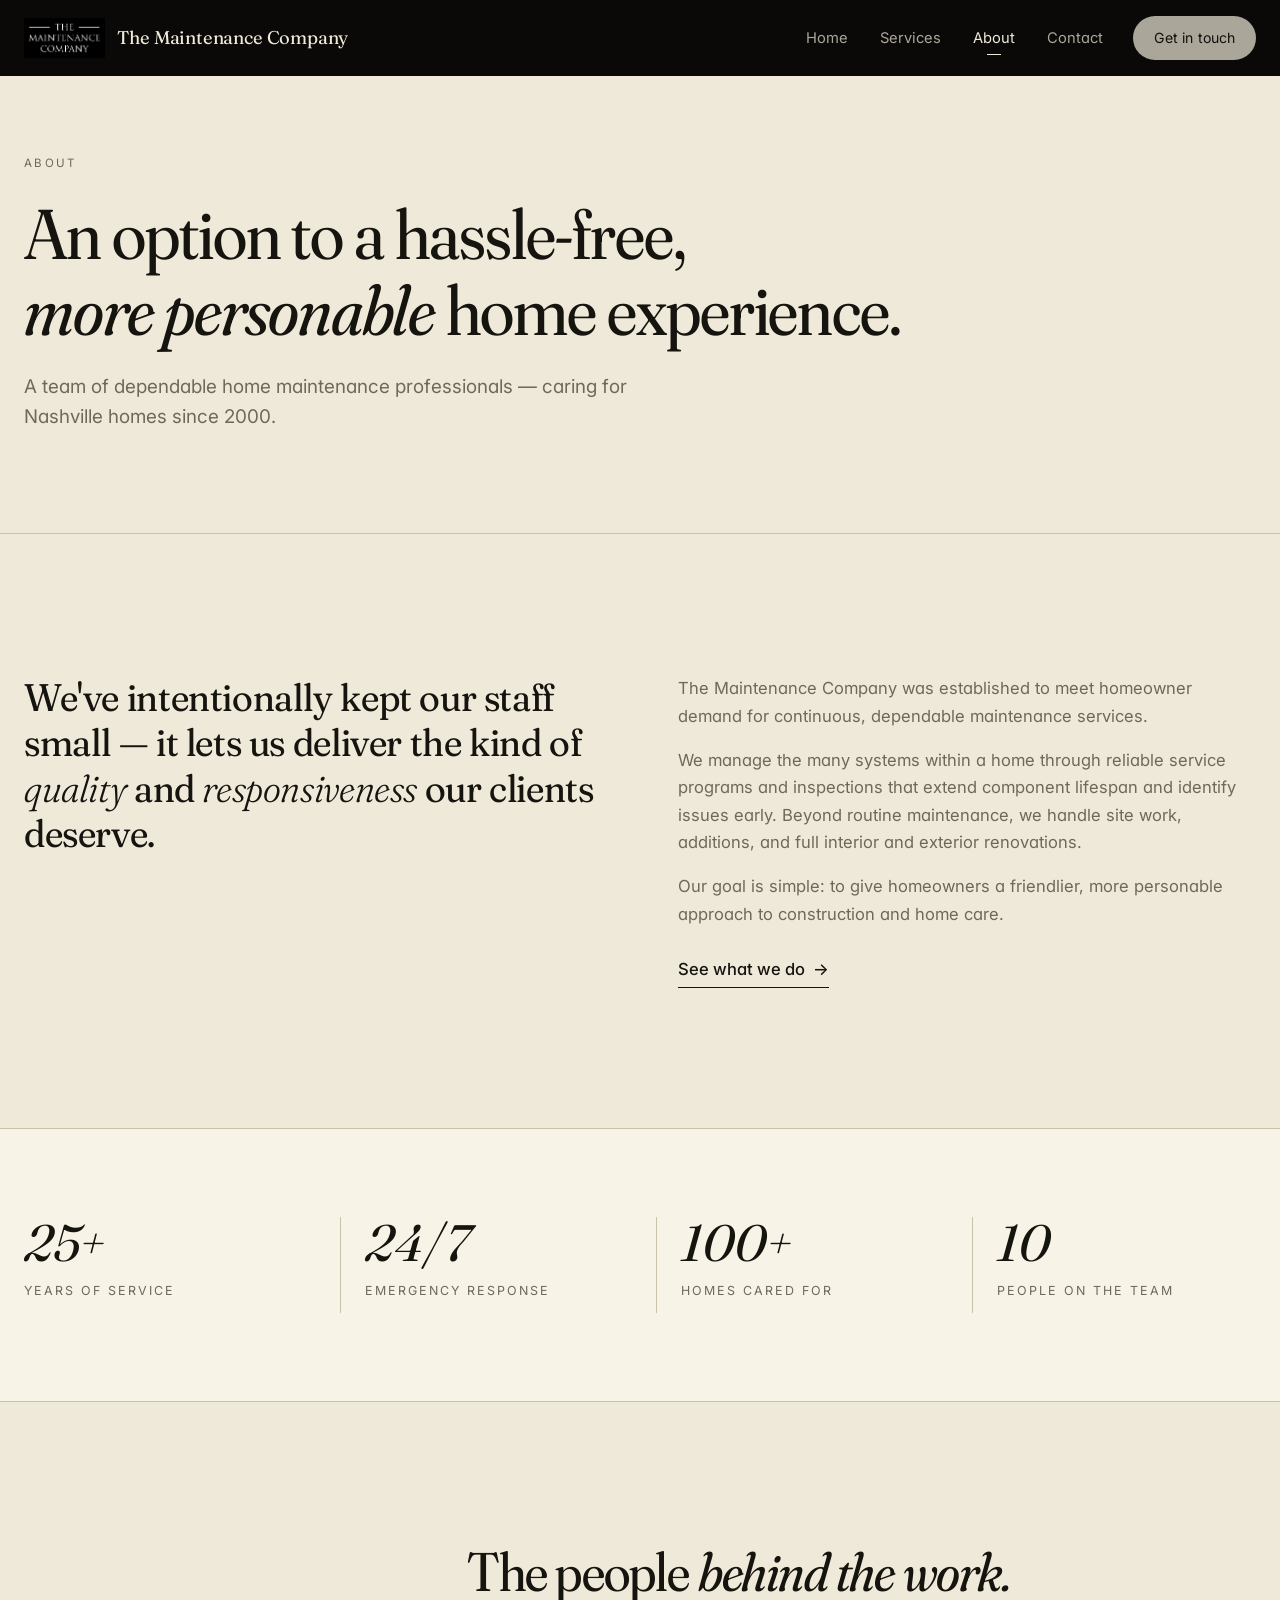
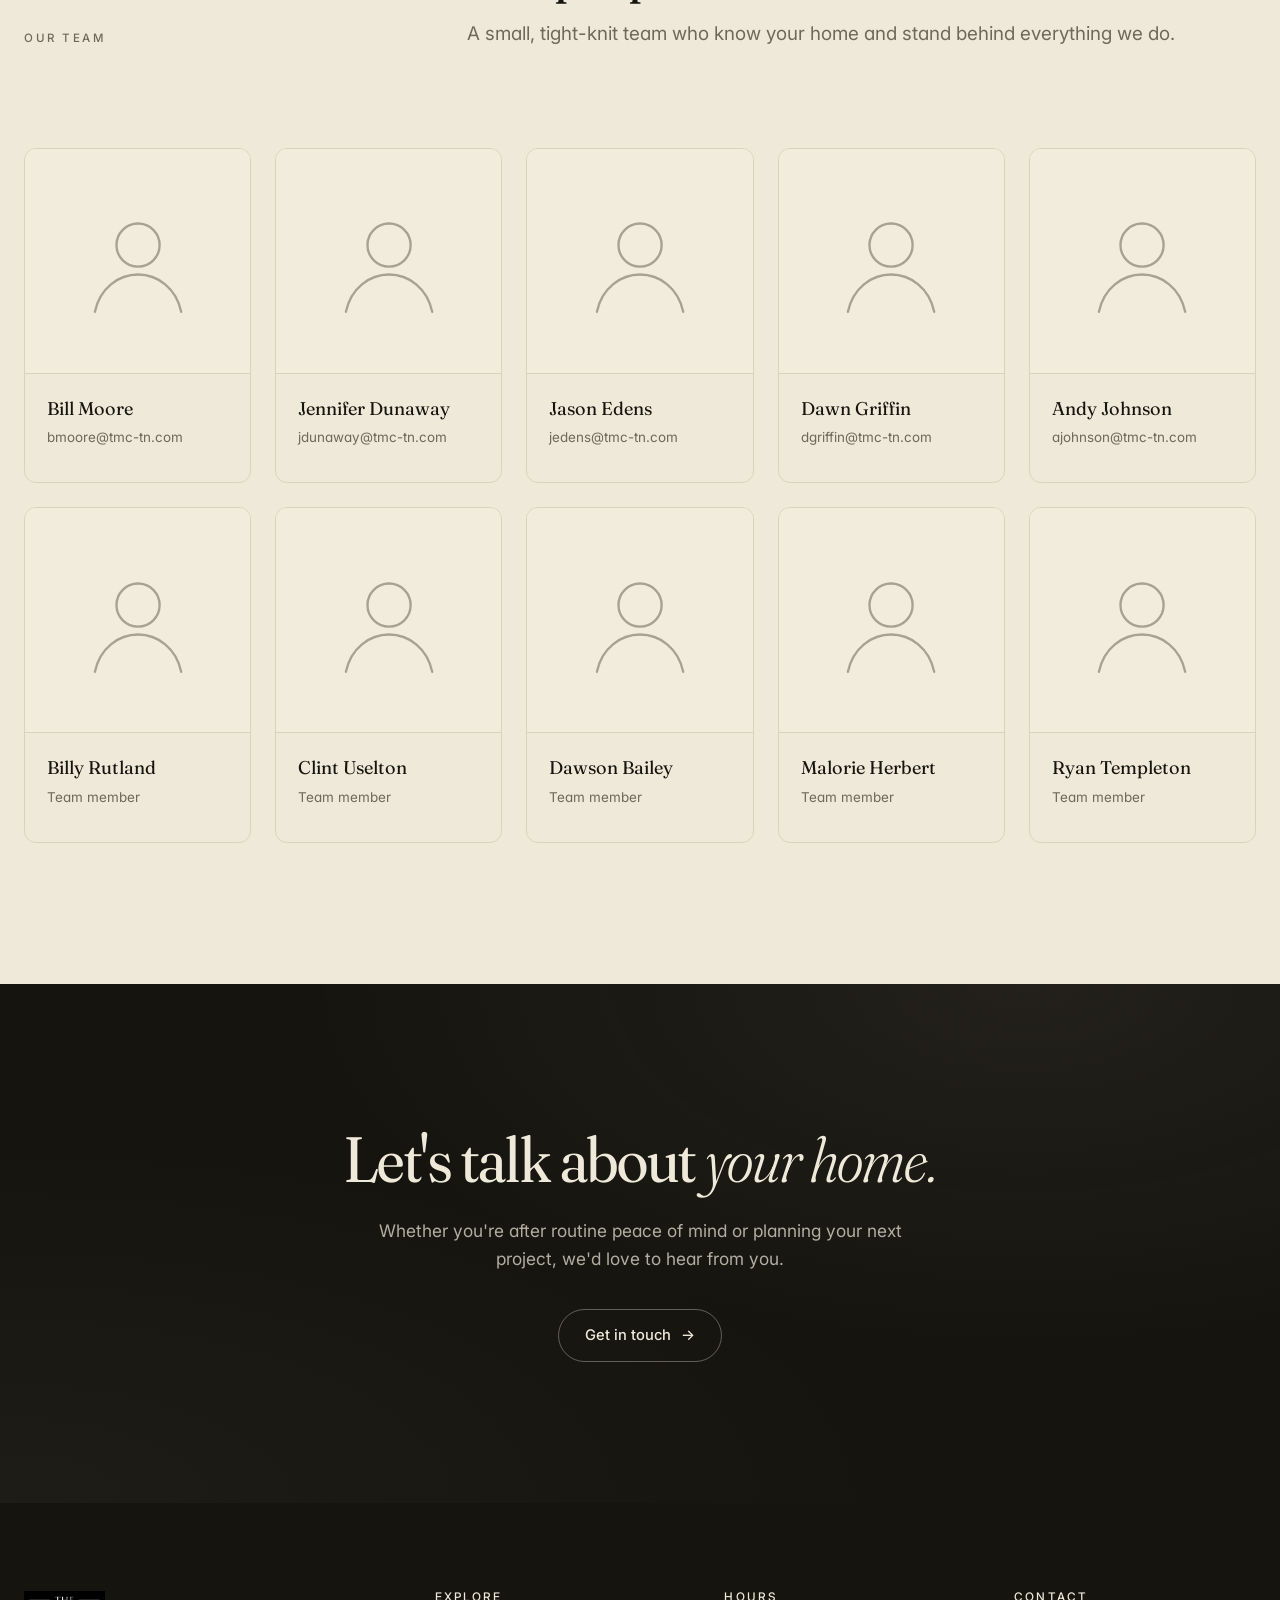
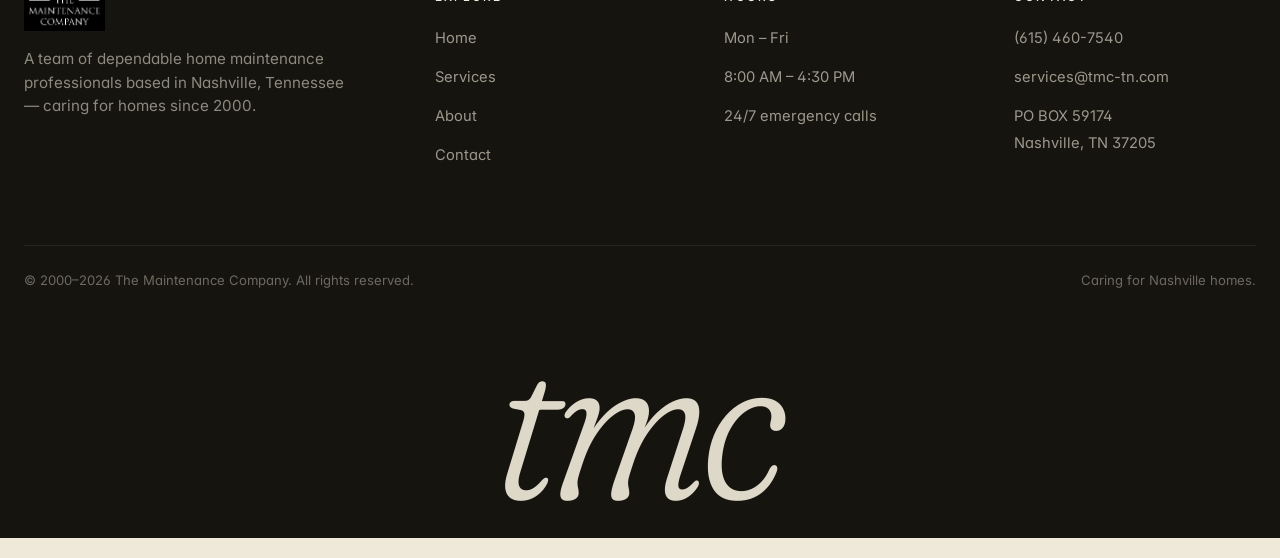
==== about.html @ e2f95df9 "Initial commit: TMC website redesign Modern responsive rebuild of tmc-tn.com: - Editorial cream + bl" ====
<!DOCTYPE html>
<html lang="en-US">
<head>
<meta charset="UTF-8" />
<meta name="viewport" content="width=device-width, initial-scale=1" />
<meta name="theme-color" content="#0a0907" />
<title>About — The Maintenance Company, Nashville TN</title>
<meta name="description" content="A team of dependable home maintenance professionals serving Nashville since 2000. Meet The Maintenance Company." />
<link rel="icon" type="image/png" href="images/logo-165w.png" />
<link rel="preconnect" href="https://fonts.googleapis.com">
<link rel="preconnect" href="https://fonts.gstatic.com" crossorigin>
<link href="https://fonts.googleapis.com/css2?family=Fraunces:ital,opsz,wght,SOFT@0,9..144,300..600,30..100;1,9..144,300..600,30..100&family=Inter:wght@300;400;500&display=swap" rel="stylesheet">
<link rel="stylesheet" href="css/styles.css" />
</head>
<body>

<a href="#main" class="skip-link">Skip to content</a>

<header class="site-header">
  <nav class="nav" aria-label="Primary">
    <a href="index.html" class="nav-logo" aria-label="The Maintenance Company — Home">
      <img src="images/logo-165w.png" alt="" width="120" height="40" />
      <span class="nav-logo-text">The Maintenance Company</span>
    </a>
    <button class="nav-toggle" aria-label="Toggle menu" aria-expanded="false" aria-controls="nav-links">
      <span class="nav-toggle-bar"></span>
    </button>
    <ul class="nav-links" id="nav-links">
      <li><a href="index.html">Home</a></li>
      <li><a href="services.html">Services</a></li>
      <li><a href="about.html" class="is-active">About</a></li>
      <li><a href="contact.html">Contact</a></li>
      <li class="nav-cta"><a href="contact.html" class="btn">Get in touch</a></li>
    </ul>
  </nav>
</header>

<main id="main">

  <section class="page-intro">
    <div class="container reveal">
      <span class="crumb">About</span>
      <h1>An option to a hassle-free,<br /><em>more personable</em> home experience.</h1>
      <p class="lead">A team of dependable home maintenance professionals — caring for Nashville homes since 2000.</p>
    </div>
  </section>

  <hr class="divider" />

  <section>
    <div class="container">
      <div class="about-intro">
        <div class="about-intro-statement reveal">
          We've intentionally kept our staff small — it lets us deliver the kind of <em>quality</em> and <em>responsiveness</em> our clients deserve.
        </div>
        <div class="about-intro-body reveal">
          <p>The Maintenance Company was established to meet homeowner demand for continuous, dependable maintenance services.</p>
          <p>We manage the many systems within a home through reliable service programs and inspections that extend component lifespan and identify issues early. Beyond routine maintenance, we handle site work, additions, and full interior and exterior renovations.</p>
          <p>Our goal is simple: to give homeowners a friendlier, more personable approach to construction and home care.</p>
          <p style="margin-top:24px;"><a href="services.html" class="text-link">See what we do <span class="arrow" aria-hidden="true">→</span></a></p>
        </div>
      </div>
    </div>
  </section>

  <section class="stats section-tight">
    <div class="container">
      <div class="stats-grid">
        <div class="stat reveal">
          <p class="stat-num">25+</p>
          <p class="stat-label">Years of service</p>
        </div>
        <div class="stat reveal">
          <p class="stat-num">24/7</p>
          <p class="stat-label">Emergency response</p>
        </div>
        <div class="stat reveal">
          <p class="stat-num">100+</p>
          <p class="stat-label">Homes cared for</p>
        </div>
        <div class="stat reveal">
          <p class="stat-num">10</p>
          <p class="stat-label">People on the team</p>
        </div>
      </div>
    </div>
  </section>

  <section>
    <div class="container">
      <div class="section-head-split reveal">
        <div class="eyebrow-col">
          <span class="section-eyebrow">Our team</span>
        </div>
        <div>
          <h2>The people <em>behind the work.</em></h2>
          <p class="lead">A small, tight-knit team who know your home and stand behind everything we do.</p>
        </div>
      </div>

      <div class="team-grid">
        <article class="team-card reveal">
          <div class="team-avatar" aria-hidden="true"><svg viewBox="0 0 64 64" fill="none" stroke="currentColor" stroke-width="1.2" stroke-linecap="round" stroke-linejoin="round"><circle cx="32" cy="24" r="11"/><path d="M10 58c2.5-12 12-19 22-19s19.5 7 22 19"/></svg></div>
          <div class="team-info">
            <p class="team-name">Bill Moore</p>
            <p class="team-email"><a href="mailto:bmoore@tmc-tn.com">bmoore@tmc-tn.com</a></p>
          </div>
        </article>
        <article class="team-card reveal">
          <div class="team-avatar" aria-hidden="true"><svg viewBox="0 0 64 64" fill="none" stroke="currentColor" stroke-width="1.2" stroke-linecap="round" stroke-linejoin="round"><circle cx="32" cy="24" r="11"/><path d="M10 58c2.5-12 12-19 22-19s19.5 7 22 19"/></svg></div>
          <div class="team-info">
            <p class="team-name">Jennifer Dunaway</p>
            <p class="team-email"><a href="mailto:jdunaway@tmc-tn.com">jdunaway@tmc-tn.com</a></p>
          </div>
        </article>
        <article class="team-card reveal">
          <div class="team-avatar" aria-hidden="true"><svg viewBox="0 0 64 64" fill="none" stroke="currentColor" stroke-width="1.2" stroke-linecap="round" stroke-linejoin="round"><circle cx="32" cy="24" r="11"/><path d="M10 58c2.5-12 12-19 22-19s19.5 7 22 19"/></svg></div>
          <div class="team-info">
            <p class="team-name">Jason Edens</p>
            <p class="team-email"><a href="mailto:jedens@tmc-tn.com">jedens@tmc-tn.com</a></p>
          </div>
        </article>
        <article class="team-card reveal">
          <div class="team-avatar" aria-hidden="true"><svg viewBox="0 0 64 64" fill="none" stroke="currentColor" stroke-width="1.2" stroke-linecap="round" stroke-linejoin="round"><circle cx="32" cy="24" r="11"/><path d="M10 58c2.5-12 12-19 22-19s19.5 7 22 19"/></svg></div>
          <div class="team-info">
            <p class="team-name">Dawn Griffin</p>
            <p class="team-email"><a href="mailto:dgriffin@tmc-tn.com">dgriffin@tmc-tn.com</a></p>
          </div>
        </article>
        <article class="team-card reveal">
          <div class="team-avatar" aria-hidden="true"><svg viewBox="0 0 64 64" fill="none" stroke="currentColor" stroke-width="1.2" stroke-linecap="round" stroke-linejoin="round"><circle cx="32" cy="24" r="11"/><path d="M10 58c2.5-12 12-19 22-19s19.5 7 22 19"/></svg></div>
          <div class="team-info">
            <p class="team-name">Andy Johnson</p>
            <p class="team-email"><a href="mailto:ajohnson@tmc-tn.com">ajohnson@tmc-tn.com</a></p>
          </div>
        </article>
        <article class="team-card reveal">
          <div class="team-avatar" aria-hidden="true"><svg viewBox="0 0 64 64" fill="none" stroke="currentColor" stroke-width="1.2" stroke-linecap="round" stroke-linejoin="round"><circle cx="32" cy="24" r="11"/><path d="M10 58c2.5-12 12-19 22-19s19.5 7 22 19"/></svg></div>
          <div class="team-info">
            <p class="team-name">Billy Rutland</p>
            <p class="team-email">Team member</p>
          </div>
        </article>
        <article class="team-card reveal">
          <div class="team-avatar" aria-hidden="true"><svg viewBox="0 0 64 64" fill="none" stroke="currentColor" stroke-width="1.2" stroke-linecap="round" stroke-linejoin="round"><circle cx="32" cy="24" r="11"/><path d="M10 58c2.5-12 12-19 22-19s19.5 7 22 19"/></svg></div>
          <div class="team-info">
            <p class="team-name">Clint Uselton</p>
            <p class="team-email">Team member</p>
          </div>
        </article>
        <article class="team-card reveal">
          <div class="team-avatar" aria-hidden="true"><svg viewBox="0 0 64 64" fill="none" stroke="currentColor" stroke-width="1.2" stroke-linecap="round" stroke-linejoin="round"><circle cx="32" cy="24" r="11"/><path d="M10 58c2.5-12 12-19 22-19s19.5 7 22 19"/></svg></div>
          <div class="team-info">
            <p class="team-name">Dawson Bailey</p>
            <p class="team-email">Team member</p>
          </div>
        </article>
        <article class="team-card reveal">
          <div class="team-avatar" aria-hidden="true"><svg viewBox="0 0 64 64" fill="none" stroke="currentColor" stroke-width="1.2" stroke-linecap="round" stroke-linejoin="round"><circle cx="32" cy="24" r="11"/><path d="M10 58c2.5-12 12-19 22-19s19.5 7 22 19"/></svg></div>
          <div class="team-info">
            <p class="team-name">Malorie Herbert</p>
            <p class="team-email">Team member</p>
          </div>
        </article>
        <article class="team-card reveal">
          <div class="team-avatar" aria-hidden="true"><svg viewBox="0 0 64 64" fill="none" stroke="currentColor" stroke-width="1.2" stroke-linecap="round" stroke-linejoin="round"><circle cx="32" cy="24" r="11"/><path d="M10 58c2.5-12 12-19 22-19s19.5 7 22 19"/></svg></div>
          <div class="team-info">
            <p class="team-name">Ryan Templeton</p>
            <p class="team-email">Team member</p>
          </div>
        </article>
      </div>
    </div>
  </section>

  <section class="cta-strip">
    <div class="container">
      <div class="cta-strip-inner reveal">
        <h2>Let's talk about <em>your home.</em></h2>
        <p>Whether you're after routine peace of mind or planning your next project, we'd love to hear from you.</p>
        <a href="contact.html" class="btn cta-btn">Get in touch <span class="arrow" aria-hidden="true">→</span></a>
      </div>
    </div>
  </section>

</main>

<footer class="site-footer">
  <div class="container">
    <div class="footer-grid">
      <div class="footer-brand">
        <a href="index.html" class="nav-logo">
          <img src="images/logo-165w.png" alt="" width="120" height="40" />
        </a>
        <p>A team of dependable home maintenance professionals based in Nashville, Tennessee — caring for homes since 2000.</p>
      </div>
      <div>
        <h4 class="footer-heading">Explore</h4>
        <ul class="footer-list">
          <li><a href="index.html">Home</a></li>
          <li><a href="services.html">Services</a></li>
          <li><a href="about.html">About</a></li>
          <li><a href="contact.html">Contact</a></li>
        </ul>
      </div>
      <div>
        <h4 class="footer-heading">Hours</h4>
        <ul class="footer-list">
          <li><span>Mon – Fri</span></li>
          <li><span>8:00 AM – 4:30 PM</span></li>
          <li><span>24/7 emergency calls</span></li>
        </ul>
      </div>
      <div>
        <h4 class="footer-heading">Contact</h4>
        <ul class="footer-list">
          <li><a href="tel:+16154607540">(615) 460-7540</a></li>
          <li><a href="mailto:services@tmc-tn.com">services@tmc-tn.com</a></li>
          <li><span>PO BOX 59174<br />Nashville, TN 37205</span></li>
        </ul>
      </div>
    </div>
    <div class="footer-bottom">
      <span>© 2000–<span id="year">2025</span> The Maintenance Company. All rights reserved.</span>
      <span>Caring for Nashville homes.</span>
    </div>
  </div>
  <p class="footer-wordmark" aria-hidden="true">tmc</p>
</footer>

<script src="js/main.js" defer></script>
</body>
</html>
---- css/styles.css ----
/* ============================================================
   The Maintenance Company — Editorial Cream Theme
   ============================================================ */

:root {
  /* Surface */
  --bg:           #efe9d9;
  --bg-deep:      #e8e1cc;
  --paper:        #f7f3e7;
  --paper-soft:   #f1ecdc;

  /* Ink */
  --ink:          #16140f;
  --ink-soft:     #2a2722;
  --ink-muted:    #6e695b;
  --ink-faint:    #a8a292;

  /* Lines */
  --line:         #c9c1a8;
  --line-soft:    #d9d3bd;

  /* Accents */
  --highlight:    #c8c590;          /* warm olive marker */
  --highlight-soft:#dcd9a8;
  --header-bg:    #0a0907;
  --header-fg:    #efe9d9;

  /* Typography */
  --font-serif:   "Fraunces", Georgia, "Times New Roman", serif;
  --font-sans:    "Inter", -apple-system, BlinkMacSystemFont, "Segoe UI", Roboto, sans-serif;

  /* Layout */
  --container:    1280px;
  --container-wide: 1440px;
  --header-h:     76px;

  --ease:         cubic-bezier(0.16, 1, 0.3, 1);
  --t-slow:       0.6s;
  --t-med:        0.35s;
  --t-fast:       0.2s;

  --radius-sm:    6px;
  --radius-md:    12px;
  --radius-lg:    20px;
  --radius-pill:  999px;
}

/* ---------- Reset ---------- */
*, *::before, *::after { box-sizing: border-box; }
html { scroll-behavior: smooth; -webkit-text-size-adjust: 100%; }
body {
  margin: 0;
  font-family: var(--font-sans);
  font-weight: 400;
  font-size: 17px;
  line-height: 1.6;
  color: var(--ink-soft);
  background: var(--bg);
  -webkit-font-smoothing: antialiased;
  -moz-osx-font-smoothing: grayscale;
  font-feature-settings: "ss01", "cv11";
}
img, svg { max-width: 100%; height: auto; display: block; }
a {
  color: var(--ink);
  text-decoration: none;
  transition: opacity var(--t-fast) var(--ease), color var(--t-fast) var(--ease);
}
button { font-family: inherit; cursor: pointer; }

/* ---------- Type ---------- */
h1, h2, h3, h4 {
  font-family: var(--font-serif);
  font-weight: 400;
  line-height: 1.08;
  letter-spacing: -0.015em;
  color: var(--ink);
  margin: 0 0 0.5em;
  font-variation-settings: "opsz" 144, "SOFT" 50;
}
h1 { font-size: clamp(2.6rem, 6vw, 5rem); }
h2 { font-size: clamp(2rem, 4.4vw, 3.4rem); }
h3 { font-size: clamp(1.3rem, 2.2vw, 1.65rem); font-variation-settings: "opsz" 48, "SOFT" 50; }
h4 { font-size: 1.05rem; font-variation-settings: "opsz" 24; }

em { font-style: italic; }
.italic { font-style: italic; }
.highlight {
  background-image: linear-gradient(transparent 58%, var(--highlight) 58%);
  padding: 0 0.12em;
}
.serif { font-family: var(--font-serif); }

p { margin: 0 0 1em; }
p.lead { font-size: 1.18rem; line-height: 1.55; color: var(--ink-muted); }

/* ---------- Layout ---------- */
.container       { max-width: var(--container); margin: 0 auto; padding: 0 24px; }
.container-wide  { max-width: var(--container-wide); margin: 0 auto; padding: 0 24px; }
.container-narrow{ max-width: 800px; margin: 0 auto; padding: 0 24px; }

section { padding: clamp(80px, 11vw, 144px) 0; }
.section-tight { padding: clamp(48px, 7vw, 88px) 0; }

/* ---------- Buttons ---------- */
.btn {
  display: inline-flex;
  align-items: center;
  gap: 10px;
  padding: 14px 26px;
  font-family: var(--font-sans);
  font-weight: 500;
  font-size: 0.92rem;
  letter-spacing: 0.005em;
  border-radius: 999px;
  border: 1px solid transparent;
  transition: opacity var(--t-fast) var(--ease), background var(--t-fast) var(--ease), color var(--t-fast) var(--ease), border-color var(--t-fast) var(--ease);
  cursor: pointer;
  text-decoration: none;
  white-space: nowrap;
}
.btn .arrow {
  display: inline-block;
  transition: transform var(--t-med) var(--ease);
}
.btn:hover .arrow { transform: translateX(3px); }

.btn-primary {
  background: var(--ink);
  color: var(--bg);
}
.btn-primary:hover { opacity: 0.88; color: var(--bg); }

.btn-secondary {
  background: var(--bg);
  color: var(--ink);
  border-color: var(--ink);
}
.btn-secondary:hover { background: var(--ink); color: var(--bg); }

.btn-ghost {
  background: transparent;
  color: var(--header-fg);
  border-color: rgba(239, 233, 217, 0.4);
}
.btn-ghost:hover {
  border-color: var(--header-fg);
  background: rgba(239, 233, 217, 0.08);
  color: var(--header-fg);
}

.btn-outline-light {
  background: transparent;
  color: var(--header-fg);
  border-color: rgba(239, 233, 217, 0.35);
}
.btn-outline-light:hover {
  border-color: var(--header-fg);
  color: var(--header-fg);
}

/* Subtle text link with animated underline */
.text-link {
  display: inline-flex;
  align-items: center;
  gap: 8px;
  font-weight: 500;
  color: var(--ink);
  position: relative;
  padding: 4px 0;
}
.text-link::after {
  content: "";
  position: absolute;
  left: 0; right: 0;
  bottom: 0;
  height: 1px;
  background: currentColor;
  transform: scaleX(1);
  transform-origin: right;
  transition: transform var(--t-med) var(--ease);
}
.text-link:hover::after { transform: scaleX(0); transform-origin: left; }
.text-link .arrow { transition: transform var(--t-med) var(--ease); }
.text-link:hover .arrow { transform: translateX(4px); }

/* ---------- Header ---------- */
.site-header {
  position: fixed;
  top: 0; left: 0; right: 0;
  z-index: 100;
  height: var(--header-h);
  background: var(--header-bg);
  color: var(--header-fg);
  transition: background var(--t-med) var(--ease);
}
.nav {
  height: 100%;
  display: flex;
  align-items: center;
  justify-content: space-between;
  max-width: var(--container-wide);
  margin: 0 auto;
  padding: 0 24px;
}
.nav-logo {
  display: flex;
  align-items: center;
  gap: 12px;
  color: var(--header-fg);
}
.nav-logo img {
  height: 40px;
  width: auto;
}
.nav-logo-text {
  font-family: var(--font-serif);
  font-weight: 400;
  font-size: 1.15rem;
  letter-spacing: -0.01em;
  display: none;
}
@media (min-width: 1000px) { .nav-logo-text { display: inline; } }

.nav-links {
  display: flex;
  align-items: center;
  gap: 4px;
  list-style: none;
  margin: 0;
  padding: 0;
}
.nav-links a {
  color: var(--header-fg);
  font-weight: 400;
  font-size: 0.92rem;
  padding: 8px 14px;
  position: relative;
  opacity: 0.7;
  transition: opacity var(--t-fast) var(--ease);
}
.nav-links a:hover { opacity: 1; }
.nav-links a.is-active { opacity: 1; }
.nav-links a.is-active::after {
  content: "";
  position: absolute;
  left: 50%;
  transform: translateX(-50%);
  bottom: 0;
  width: 14px;
  height: 1px;
  background: var(--header-fg);
}
.nav-cta { margin-left: 12px; }
.nav-cta .btn {
  background: var(--header-fg);
  color: var(--ink);
  padding: 10px 20px;
  font-size: 0.88rem;
}
.nav-cta .btn:hover { background: var(--bg); color: var(--ink); opacity: 1; }

.nav-toggle {
  display: none;
  background: none;
  border: 0;
  width: 44px;
  height: 44px;
  padding: 0;
  color: var(--header-fg);
  align-items: center;
  justify-content: center;
}
.nav-toggle-bar {
  display: block;
  width: 22px;
  height: 1.5px;
  background: currentColor;
  position: relative;
  transition: background var(--t-fast) var(--ease);
}
.nav-toggle-bar::before, .nav-toggle-bar::after {
  content: "";
  position: absolute;
  width: 22px;
  height: 1.5px;
  background: currentColor;
  left: 0;
  transition: transform var(--t-med) var(--ease), top var(--t-med) var(--ease);
}
.nav-toggle-bar::before { top: -6px; }
.nav-toggle-bar::after  { top:  6px; }
.nav-toggle[aria-expanded="true"] .nav-toggle-bar { background: transparent; }
.nav-toggle[aria-expanded="true"] .nav-toggle-bar::before { top: 0; transform: rotate(45deg); }
.nav-toggle[aria-expanded="true"] .nav-toggle-bar::after  { top: 0; transform: rotate(-45deg); }

@media (max-width: 900px) {
  .nav-toggle { display: inline-flex; }
  .nav-links {
    position: fixed;
    top: var(--header-h);
    left: 0; right: 0;
    flex-direction: column;
    align-items: stretch;
    gap: 0;
    padding: 24px;
    background: var(--header-bg);
    transform: translateY(-110%);
    transition: transform var(--t-med) var(--ease);
    max-height: calc(100vh - var(--header-h));
    overflow-y: auto;
  }
  .nav-links.is-open { transform: translateY(0); }
  .nav-links a { padding: 14px 8px; font-size: 1.05rem; opacity: 0.85; }
  .nav-links a.is-active::after { display: none; }
  .nav-cta { margin: 12px 0 0; }
  .nav-cta .btn { width: 100%; justify-content: center; }
}

/* ---------- Hero ---------- */
.hero {
  position: relative;
  min-height: 100vh;
  display: flex;
  align-items: flex-end;
  color: var(--header-fg);
  padding: var(--header-h) 0 80px;
  overflow: hidden;
  background: var(--header-bg);
}
.hero-bg {
  position: absolute;
  inset: 0;
  z-index: 0;
}
.hero-bg img {
  width: 100%;
  height: 100%;
  object-fit: cover;
  object-position: center;
}
.hero-bg::after {
  content: "";
  position: absolute;
  inset: 0;
  background: linear-gradient(180deg, rgba(10,9,7,0.5) 0%, rgba(10,9,7,0.35) 40%, rgba(10,9,7,0.78) 100%);
}
.hero-inner {
  position: relative;
  z-index: 1;
  max-width: 920px;
  width: 100%;
}
.hero-eyebrow {
  display: inline-flex;
  align-items: center;
  gap: 12px;
  font-size: 0.74rem;
  font-weight: 500;
  letter-spacing: 0.22em;
  text-transform: uppercase;
  color: var(--header-fg);
  opacity: 0.7;
  margin-bottom: 32px;
}
.hero-eyebrow::before {
  content: "";
  width: 28px;
  height: 1px;
  background: currentColor;
}
.hero h1 {
  color: var(--header-fg);
  font-size: clamp(2.8rem, 7.5vw, 6rem);
  line-height: 1.02;
  margin-bottom: 24px;
  font-variation-settings: "opsz" 144, "SOFT" 50;
}
.hero h1 em {
  font-style: italic;
  font-weight: 300;
  color: var(--header-fg);
}
.hero p.lead {
  font-size: clamp(1.05rem, 1.6vw, 1.25rem);
  color: rgba(239, 233, 217, 0.78);
  margin-bottom: 40px;
  max-width: 580px;
  line-height: 1.5;
}
.hero-actions {
  display: flex;
  flex-wrap: wrap;
  gap: 14px;
}
.hero-meta {
  position: absolute;
  bottom: 32px;
  right: 24px;
  z-index: 1;
  font-size: 0.72rem;
  letter-spacing: 0.2em;
  text-transform: uppercase;
  color: var(--header-fg);
  opacity: 0.5;
  writing-mode: vertical-rl;
  transform: rotate(180deg);
  display: none;
}
@media (min-width: 1200px) { .hero-meta { display: block; } }

/* ---------- Page intro (replaces page-header) ---------- */
.page-intro {
  padding-top: calc(var(--header-h) + 72px);
  padding-bottom: clamp(64px, 8vw, 112px);
}
.page-intro .crumb {
  display: inline-block;
  font-size: 0.72rem;
  letter-spacing: 0.2em;
  text-transform: uppercase;
  color: var(--ink-muted);
  margin-bottom: 24px;
}
.page-intro h1 {
  font-size: clamp(2.4rem, 5.5vw, 4.5rem);
  margin-bottom: 24px;
  max-width: 900px;
}
.page-intro p.lead {
  max-width: 640px;
  margin-bottom: 0;
}

/* ---------- Quick info ---------- */
.quick-info {
  background: var(--ink);
  color: var(--header-fg);
}
.quick-info .container { padding-top: 28px; padding-bottom: 28px; }
.quick-info-grid {
  display: grid;
  grid-template-columns: repeat(3, 1fr);
  gap: 48px;
  align-items: center;
}
.quick-info-item {
  display: flex;
  align-items: center;
  gap: 16px;
}
.quick-info-icon {
  color: var(--header-fg);
  opacity: 0.5;
  flex: 0 0 auto;
}
.quick-info-label {
  font-size: 0.7rem;
  letter-spacing: 0.18em;
  text-transform: uppercase;
  color: rgba(239, 233, 217, 0.55);
  margin: 0 0 3px;
}
.quick-info-value {
  font-size: 0.98rem;
  font-weight: 400;
  margin: 0;
  color: var(--header-fg);
}
.quick-info-value a { color: inherit; }
.quick-info-value a:hover { opacity: 0.75; }
@media (max-width: 740px) {
  .quick-info-grid { grid-template-columns: 1fr; gap: 18px; }
  .quick-info .container { padding-top: 24px; padding-bottom: 24px; }
}

/* ---------- Section heading ---------- */
.section-eyebrow {
  display: inline-block;
  font-size: 0.72rem;
  font-weight: 500;
  letter-spacing: 0.22em;
  text-transform: uppercase;
  color: var(--ink-muted);
  margin-bottom: 20px;
}
.section-head {
  max-width: 760px;
  margin: 0 auto clamp(48px, 7vw, 80px);
  text-align: center;
}
.section-head.left { margin-left: 0; margin-right: 0; text-align: left; }
.section-head p {
  font-size: 1.05rem;
  color: var(--ink-muted);
  max-width: 600px;
  margin-inline: auto;
}
.section-head.left p { margin-inline: 0; }

/* Split heading with eyebrow on left, intro on right */
.section-head-split {
  display: grid;
  grid-template-columns: 1fr 2fr;
  gap: 48px;
  margin-bottom: clamp(48px, 7vw, 80px);
  align-items: end;
}
.section-head-split .eyebrow-col { color: var(--ink-muted); }
.section-head-split h2 { margin: 0 0 18px; }
@media (max-width: 860px) {
  .section-head-split { grid-template-columns: 1fr; gap: 16px; }
}

/* ---------- Services overview (home) ---------- */
.services-overview {
  display: grid;
  grid-template-columns: repeat(2, 1fr);
  gap: 0;
  border-top: 1px solid var(--line);
}
.service-item {
  padding: 40px 32px 40px 0;
  position: relative;
  display: flex;
  align-items: flex-start;
  gap: 28px;
  border-bottom: 1px solid var(--line);
  transition: background var(--t-med) var(--ease);
}
.service-item:nth-child(2n) { padding-left: 32px; padding-right: 0; border-left: 1px solid var(--line); }
.service-item:hover { background: var(--paper-soft); }
.service-num {
  font-family: var(--font-serif);
  font-style: italic;
  font-size: 1.1rem;
  color: var(--ink-faint);
  letter-spacing: 0.02em;
  margin-top: 6px;
  flex: 0 0 auto;
  font-variation-settings: "opsz" 24;
}
.service-item h3 { margin: 0 0 8px; }
.service-item p { color: var(--ink-muted); margin: 0; font-size: 0.98rem; }

@media (max-width: 740px) {
  .services-overview { grid-template-columns: 1fr; }
  .service-item, .service-item:nth-child(2n) { padding: 28px 0; border-left: 0; }
}

/* ---------- Service detail blocks (services page) ---------- */
.service-detail {
  display: grid;
  grid-template-columns: 1.15fr 1fr;
  gap: clamp(40px, 6vw, 80px);
  align-items: start;
  margin-bottom: clamp(80px, 12vw, 160px);
  padding: 0;
}
.service-detail:last-of-type { margin-bottom: 0; }
.service-detail.reverse { grid-template-columns: 1fr 1.15fr; }
.service-detail.reverse .service-detail-media { order: 2; }

.service-detail-media {
  position: relative;
  border-radius: var(--radius-md);
  overflow: hidden;
  aspect-ratio: 4 / 5;
  background: var(--paper-soft);
}
.service-detail-media img {
  width: 100%; height: 100%;
  object-fit: cover;
  transition: transform 1.2s var(--ease);
}
.service-detail-media:hover img { transform: scale(1.04); }
.service-detail-media .img-caption {
  position: absolute;
  left: 24px; bottom: 20px;
  font-size: 0.72rem;
  letter-spacing: 0.18em;
  text-transform: uppercase;
  color: var(--header-fg);
  text-shadow: 0 1px 8px rgba(0,0,0,0.4);
  z-index: 1;
}

.service-detail-content {
  position: sticky;
  top: calc(var(--header-h) + 32px);
  padding-top: 8px;
}
.service-detail-content h2 { margin-bottom: 18px; }
.service-detail-content > p {
  font-size: 1.08rem;
  color: var(--ink-muted);
  margin-bottom: 32px;
  line-height: 1.55;
}
.service-list-grid {
  display: grid;
  grid-template-columns: 1fr 1fr;
  gap: 0 32px;
}
.service-list {
  list-style: none;
  margin: 0;
  padding: 0;
}
.service-list li {
  padding: 12px 0;
  border-bottom: 1px solid var(--line-soft);
  font-size: 0.97rem;
  color: var(--ink-soft);
  display: flex;
  align-items: baseline;
  gap: 12px;
}
.service-list li::before {
  content: "—";
  color: var(--ink-faint);
  font-variant-numeric: tabular-nums;
  flex: 0 0 auto;
}
.service-list li:last-child { border-bottom: 0; }

.service-sub-heading {
  font-family: var(--font-sans);
  font-weight: 500;
  font-size: 0.74rem;
  letter-spacing: 0.2em;
  text-transform: uppercase;
  color: var(--ink-muted);
  margin: 32px 0 14px;
  display: flex;
  align-items: center;
  gap: 12px;
}
.service-sub-heading::before {
  content: "";
  width: 18px;
  height: 1px;
  background: var(--ink-faint);
}

@media (max-width: 920px) {
  .service-detail, .service-detail.reverse { grid-template-columns: 1fr; gap: 32px; }
  .service-detail.reverse .service-detail-media { order: 0; }
  .service-detail-media { aspect-ratio: 4 / 3; }
  .service-detail-content { position: static; }
  .service-list-grid { grid-template-columns: 1fr 1fr; gap: 0 24px; }
}
@media (max-width: 540px) {
  .service-list-grid { grid-template-columns: 1fr; }
}

/* ---------- Editorial gallery (home) ---------- */
.gallery-editorial {
  display: grid;
  grid-template-columns: repeat(12, 1fr);
  gap: 24px;
  align-items: start;
}
.g-tile {
  overflow: hidden;
  border-radius: var(--radius-md);
  background: var(--paper-soft);
  position: relative;
  cursor: zoom-in;
}
.g-tile img {
  width: 100%;
  height: 100%;
  object-fit: cover;
  transition: transform 0.9s var(--ease), opacity var(--t-med) var(--ease);
}
.g-tile:hover img { transform: scale(1.04); }

.g-tile.g-1 { grid-column: 1 / span 7; aspect-ratio: 7 / 5; }
.g-tile.g-2 { grid-column: 8 / span 5; aspect-ratio: 4 / 5; margin-top: 80px; }
.g-tile.g-3 { grid-column: 1 / span 4; aspect-ratio: 1 / 1; margin-top: -40px; }
.g-tile.g-4 { grid-column: 5 / span 4; aspect-ratio: 4 / 5; }
.g-tile.g-5 { grid-column: 9 / span 4; aspect-ratio: 1 / 1; margin-top: -120px; }
.g-tile.g-6 { grid-column: 2 / span 5; aspect-ratio: 7 / 5; margin-top: 24px; }
.g-tile.g-7 { grid-column: 7 / span 6; aspect-ratio: 6 / 5; margin-top: -32px; }

.g-tile-caption {
  position: absolute;
  left: 20px; bottom: 16px;
  font-family: var(--font-serif);
  font-style: italic;
  font-size: 0.95rem;
  color: var(--header-fg);
  letter-spacing: 0.01em;
  text-shadow: 0 1px 12px rgba(0,0,0,0.5);
  opacity: 0;
  transform: translateY(8px);
  transition: opacity var(--t-med) var(--ease), transform var(--t-med) var(--ease);
}
.g-tile:hover .g-tile-caption { opacity: 1; transform: translateY(0); }

@media (max-width: 980px) {
  .gallery-editorial { grid-template-columns: repeat(6, 1fr); gap: 16px; }
  .g-tile.g-1 { grid-column: 1 / span 6; aspect-ratio: 7 / 5; margin-top: 0; }
  .g-tile.g-2 { grid-column: 1 / span 3; aspect-ratio: 4 / 5; margin-top: 0; }
  .g-tile.g-3 { grid-column: 4 / span 3; aspect-ratio: 4 / 5; margin-top: 0; }
  .g-tile.g-4 { grid-column: 1 / span 6; aspect-ratio: 7 / 5; margin-top: 0; }
  .g-tile.g-5 { grid-column: 1 / span 3; aspect-ratio: 1 / 1; margin-top: 0; }
  .g-tile.g-6 { grid-column: 4 / span 3; aspect-ratio: 1 / 1; margin-top: 0; }
  .g-tile.g-7 { grid-column: 1 / span 6; aspect-ratio: 7 / 5; margin-top: 0; }
}
@media (max-width: 600px) {
  .gallery-editorial { grid-template-columns: 1fr; }
  .g-tile { grid-column: 1 !important; aspect-ratio: 4 / 3 !important; margin-top: 0 !important; }
}

/* ---------- Project grid (services page) ---------- */
.project-grid {
  display: grid;
  grid-template-columns: repeat(12, 1fr);
  gap: 24px;
}
.p-tile { overflow: hidden; border-radius: var(--radius-md); background: var(--paper-soft); cursor: zoom-in; position: relative; }
.p-tile img { width: 100%; height: 100%; object-fit: cover; transition: transform 0.9s var(--ease); }
.p-tile:hover img { transform: scale(1.04); }
.p-1 { grid-column: 1 / span 8; aspect-ratio: 16 / 10; }
.p-2 { grid-column: 9 / span 4; aspect-ratio: 4 / 5; }
.p-3 { grid-column: 1 / span 4; aspect-ratio: 4 / 5; }
.p-4 { grid-column: 5 / span 4; aspect-ratio: 1 / 1; }
.p-5 { grid-column: 9 / span 4; aspect-ratio: 4 / 5; }
.p-6 { grid-column: 1 / span 6; aspect-ratio: 5 / 4; }
.p-7 { grid-column: 7 / span 6; aspect-ratio: 5 / 4; }
@media (max-width: 980px) {
  .project-grid { grid-template-columns: repeat(6, 1fr); }
  .p-1 { grid-column: 1 / span 6; aspect-ratio: 16 / 10; }
  .p-2 { grid-column: 1 / span 3; aspect-ratio: 4 / 5; }
  .p-3 { grid-column: 4 / span 3; aspect-ratio: 4 / 5; }
  .p-4 { grid-column: 1 / span 3; aspect-ratio: 1 / 1; }
  .p-5 { grid-column: 4 / span 3; aspect-ratio: 1 / 1; }
  .p-6 { grid-column: 1 / span 6; aspect-ratio: 5 / 4; }
  .p-7 { grid-column: 1 / span 6; aspect-ratio: 5 / 4; }
}
@media (max-width: 600px) {
  .project-grid { grid-template-columns: 1fr; }
  .p-tile { grid-column: 1 !important; aspect-ratio: 4 / 3 !important; }
}

/* ---------- Lightbox ---------- */
.lightbox {
  position: fixed;
  inset: 0;
  background: rgba(10, 9, 7, 0.96);
  z-index: 200;
  display: none;
  align-items: center;
  justify-content: center;
  padding: 32px;
  cursor: zoom-out;
}
.lightbox.is-open { display: flex; }
.lightbox img {
  max-width: 100%;
  max-height: 90vh;
  border-radius: var(--radius-sm);
  cursor: default;
}
.lightbox-close, .lightbox-prev, .lightbox-next {
  position: absolute;
  background: transparent;
  color: var(--header-fg);
  border: 1px solid rgba(239, 233, 217, 0.25);
  width: 44px; height: 44px;
  border-radius: 50%;
  display: grid;
  place-items: center;
  transition: background var(--t-fast) var(--ease), border-color var(--t-fast) var(--ease);
  cursor: pointer;
}
.lightbox-close:hover, .lightbox-prev:hover, .lightbox-next:hover {
  background: rgba(239, 233, 217, 0.08);
  border-color: var(--header-fg);
}
.lightbox-close { top: 24px; right: 24px; }
.lightbox-prev  { left: 24px; top: 50%; transform: translateY(-50%); }
.lightbox-next  { right: 24px; top: 50%; transform: translateY(-50%); }

/* ---------- About intro ---------- */
.about-intro {
  display: grid;
  grid-template-columns: 1fr 1fr;
  gap: clamp(40px, 6vw, 96px);
  align-items: start;
}
.about-intro-statement {
  font-family: var(--font-serif);
  font-size: clamp(1.7rem, 3vw, 2.4rem);
  line-height: 1.18;
  color: var(--ink);
  margin: 0;
  letter-spacing: -0.01em;
  font-variation-settings: "opsz" 72, "SOFT" 50;
}
.about-intro-statement em { font-style: italic; font-weight: 300; }
.about-intro-body { color: var(--ink-muted); font-size: 1.04rem; line-height: 1.65; }
.about-intro-body p:first-child { margin-top: 0; }
.about-intro-body p:last-child  { margin-bottom: 0; }
@media (max-width: 860px) {
  .about-intro { grid-template-columns: 1fr; gap: 32px; }
}

/* ---------- Stats ---------- */
.stats {
  background: var(--paper);
  border-top: 1px solid var(--line);
  border-bottom: 1px solid var(--line);
}
.stats-grid {
  display: grid;
  grid-template-columns: repeat(4, 1fr);
  gap: 32px;
}
.stat {
  border-left: 1px solid var(--line);
  padding-left: 24px;
}
.stat:first-child { border-left: 0; padding-left: 0; }
.stat-num {
  font-family: var(--font-serif);
  font-weight: 400;
  font-style: italic;
  font-size: clamp(2.4rem, 4vw, 3.4rem);
  color: var(--ink);
  margin: 0;
  line-height: 1;
  font-variation-settings: "opsz" 72;
}
.stat-label {
  margin-top: 12px;
  font-size: 0.78rem;
  letter-spacing: 0.16em;
  text-transform: uppercase;
  color: var(--ink-muted);
}
@media (max-width: 740px) {
  .stats-grid { grid-template-columns: repeat(2, 1fr); gap: 32px 24px; }
  .stat { border-left: 0; padding-left: 0; }
  .stat:nth-child(odd) { padding-right: 12px; }
}

/* ---------- Team ---------- */
.team-grid {
  display: grid;
  grid-template-columns: repeat(auto-fill, minmax(220px, 1fr));
  gap: 24px;
}
.team-card {
  background: transparent;
  border: 1px solid var(--line-soft);
  border-radius: var(--radius-md);
  padding: 0;
  transition: border-color var(--t-med) var(--ease), background var(--t-med) var(--ease);
  overflow: hidden;
}
.team-card:hover { border-color: var(--line); background: var(--paper-soft); }
.team-avatar {
  width: 100%;
  aspect-ratio: 1 / 1;
  background: var(--paper-soft);
  display: grid;
  place-items: center;
  border-bottom: 1px solid var(--line-soft);
  color: var(--ink-faint);
}
.team-card:hover .team-avatar { background: var(--paper); }
.team-avatar svg { width: 56%; height: 56%; }
.team-info { padding: 20px 22px; }
.team-name {
  font-family: var(--font-serif);
  font-weight: 400;
  font-size: 1.15rem;
  color: var(--ink);
  margin: 0 0 4px;
  font-variation-settings: "opsz" 36;
}
.team-email {
  font-size: 0.84rem;
  color: var(--ink-muted);
  word-break: break-all;
}
.team-email a { color: var(--ink-muted); }
.team-email a:hover { color: var(--ink); }

/* ---------- Contact ---------- */
.contact-grid {
  display: grid;
  grid-template-columns: 1.1fr 1fr;
  gap: clamp(40px, 6vw, 80px);
  align-items: start;
}
@media (max-width: 860px) { .contact-grid { grid-template-columns: 1fr; gap: 32px; } }

.contact-card {
  background: var(--paper);
  border: 1px solid var(--line-soft);
  border-radius: var(--radius-md);
  padding: clamp(28px, 4vw, 44px);
}
.contact-info-list {
  list-style: none;
  margin: 0;
  padding: 0;
}
.contact-info-list li {
  display: flex;
  gap: 18px;
  padding: 20px 0;
  border-bottom: 1px solid var(--line-soft);
}
.contact-info-list li:last-child { border-bottom: 0; padding-bottom: 0; }
.contact-info-list li:first-child { padding-top: 0; }
.contact-info-icon {
  flex: 0 0 22px;
  color: var(--ink-faint);
  margin-top: 4px;
}
.contact-info-label {
  font-size: 0.72rem;
  letter-spacing: 0.16em;
  text-transform: uppercase;
  color: var(--ink-muted);
  margin: 0 0 6px;
}
.contact-info-value {
  font-size: 1rem;
  color: var(--ink);
  margin: 0;
  line-height: 1.45;
}
.contact-info-value a { color: var(--ink); }
.contact-info-value a:hover { opacity: 0.7; }

/* Form */
.form-field { margin-bottom: 20px; }
.form-field label {
  display: block;
  font-size: 0.72rem;
  font-weight: 500;
  letter-spacing: 0.14em;
  text-transform: uppercase;
  color: var(--ink-muted);
  margin-bottom: 8px;
}
.form-field input,
.form-field textarea {
  width: 100%;
  padding: 12px 0;
  font-family: inherit;
  font-size: 1rem;
  color: var(--ink);
  background: transparent;
  border: 0;
  border-bottom: 1px solid var(--line);
  border-radius: 0;
  transition: border-color var(--t-fast) var(--ease);
}
.form-field input::placeholder,
.form-field textarea::placeholder { color: var(--ink-faint); }
.form-field input:focus,
.form-field textarea:focus {
  outline: 0;
  border-bottom-color: var(--ink);
}
.form-field textarea { resize: vertical; min-height: 110px; }
.form-row { display: grid; grid-template-columns: 1fr 1fr; gap: 24px; }
@media (max-width: 540px) { .form-row { grid-template-columns: 1fr; gap: 0; } }
.form-status {
  margin-top: 16px;
  font-size: 0.88rem;
  color: var(--ink-muted);
}
.form-status.success { color: var(--ink); }

.map-embed {
  border-radius: var(--radius-md);
  overflow: hidden;
  border: 1px solid var(--line-soft);
  background: var(--paper-soft);
  margin-top: 32px;
}
.map-embed iframe {
  display: block;
  width: 100%;
  height: 320px;
  border: 0;
  filter: grayscale(0.2) contrast(0.95);
}

/* ---------- CTA strip (black, editorial) ---------- */
.cta-strip {
  background: var(--ink);
  color: var(--header-fg);
  position: relative;
  overflow: hidden;
}
.cta-strip::before {
  content: "";
  position: absolute;
  inset: 0;
  background:
    radial-gradient(ellipse at 80% 0%, rgba(239, 233, 217, 0.06), transparent 50%),
    radial-gradient(ellipse at 0% 100%, rgba(239, 233, 217, 0.04), transparent 50%);
  pointer-events: none;
}
.cta-strip .container { position: relative; }
.cta-strip-inner {
  max-width: 920px;
  margin: 0 auto;
  text-align: center;
}
.cta-strip h2 {
  color: var(--header-fg);
  font-size: clamp(2.2rem, 5vw, 4rem);
  margin-bottom: 24px;
  font-variation-settings: "opsz" 144, "SOFT" 50;
}
.cta-strip h2 em { font-style: italic; font-weight: 300; }
.cta-strip p {
  color: rgba(239, 233, 217, 0.72);
  font-size: 1.08rem;
  margin: 0 auto 36px;
  max-width: 560px;
}
.cta-strip .cta-btn {
  background: transparent;
  color: var(--header-fg);
  border: 1px solid rgba(239, 233, 217, 0.35);
}
.cta-strip .cta-btn:hover {
  background: var(--header-fg);
  color: var(--ink);
  border-color: var(--header-fg);
  opacity: 1;
}

/* ---------- Footer (editorial with wordmark) ---------- */
.site-footer {
  background: var(--ink);
  color: rgba(239, 233, 217, 0.72);
  padding: 88px 0 0;
}
.footer-grid {
  display: grid;
  grid-template-columns: 1.5fr 1fr 1fr 1fr;
  gap: 48px;
  margin-bottom: 64px;
}
@media (max-width: 860px) {
  .footer-grid { grid-template-columns: 1fr 1fr; gap: 32px; }
}
@media (max-width: 540px) {
  .footer-grid { grid-template-columns: 1fr; gap: 24px; }
}
.footer-brand .nav-logo { color: var(--header-fg); margin-bottom: 16px; }
.footer-brand p {
  color: rgba(239, 233, 217, 0.55);
  font-size: 0.95rem;
  max-width: 320px;
  line-height: 1.55;
}
.footer-heading {
  font-family: var(--font-sans);
  font-weight: 500;
  font-size: 0.74rem;
  letter-spacing: 0.18em;
  text-transform: uppercase;
  color: var(--header-fg);
  margin: 0 0 20px;
}
.footer-list {
  list-style: none;
  margin: 0;
  padding: 0;
}
.footer-list li { margin-bottom: 12px; }
.footer-list a, .footer-list span {
  color: rgba(239, 233, 217, 0.62);
  font-size: 0.92rem;
  line-height: 1.45;
}
.footer-list a:hover { color: var(--header-fg); }
.footer-bottom {
  border-top: 1px solid rgba(239, 233, 217, 0.08);
  padding: 24px 0 28px;
  display: flex;
  flex-wrap: wrap;
  justify-content: space-between;
  gap: 16px;
  color: rgba(239, 233, 217, 0.4);
  font-size: 0.82rem;
}
.footer-wordmark {
  font-family: var(--font-serif);
  font-style: italic;
  font-weight: 300;
  font-size: clamp(5rem, 18vw, 18rem);
  line-height: 0.85;
  color: var(--header-fg);
  opacity: 0.92;
  letter-spacing: -0.02em;
  white-space: nowrap;
  margin: 0;
  padding: 0 0 24px;
  text-align: center;
  font-variation-settings: "opsz" 144, "SOFT" 100;
  user-select: none;
}

/* ---------- Reveal on scroll ---------- */
.reveal {
  opacity: 0;
  transform: translateY(16px);
  transition: opacity 0.9s var(--ease), transform 0.9s var(--ease);
}
.reveal.is-visible {
  opacity: 1;
  transform: none;
}
.reveal-stagger > * {
  opacity: 0;
  transform: translateY(20px);
  transition: opacity 0.9s var(--ease), transform 0.9s var(--ease);
  transition-delay: calc(var(--i, 0) * 80ms);
}
.reveal-stagger.is-visible > * {
  opacity: 1;
  transform: none;
}

/* ---------- Utility ---------- */
.skip-link {
  position: absolute;
  top: -100px;
  left: 16px;
  background: var(--ink);
  color: var(--header-fg);
  padding: 12px 18px;
  border-radius: var(--radius-sm);
  z-index: 200;
}
.skip-link:focus { top: 12px; color: var(--header-fg); }

.divider {
  height: 1px;
  background: var(--line);
  border: 0;
  margin: 0;
}

@media (prefers-reduced-motion: reduce) {
  *, *::before, *::after {
    animation-duration: 0.001s !important;
    transition-duration: 0.001s !important;
    scroll-behavior: auto !important;
  }
  .reveal, .reveal-stagger > * { opacity: 1; transform: none; }
}
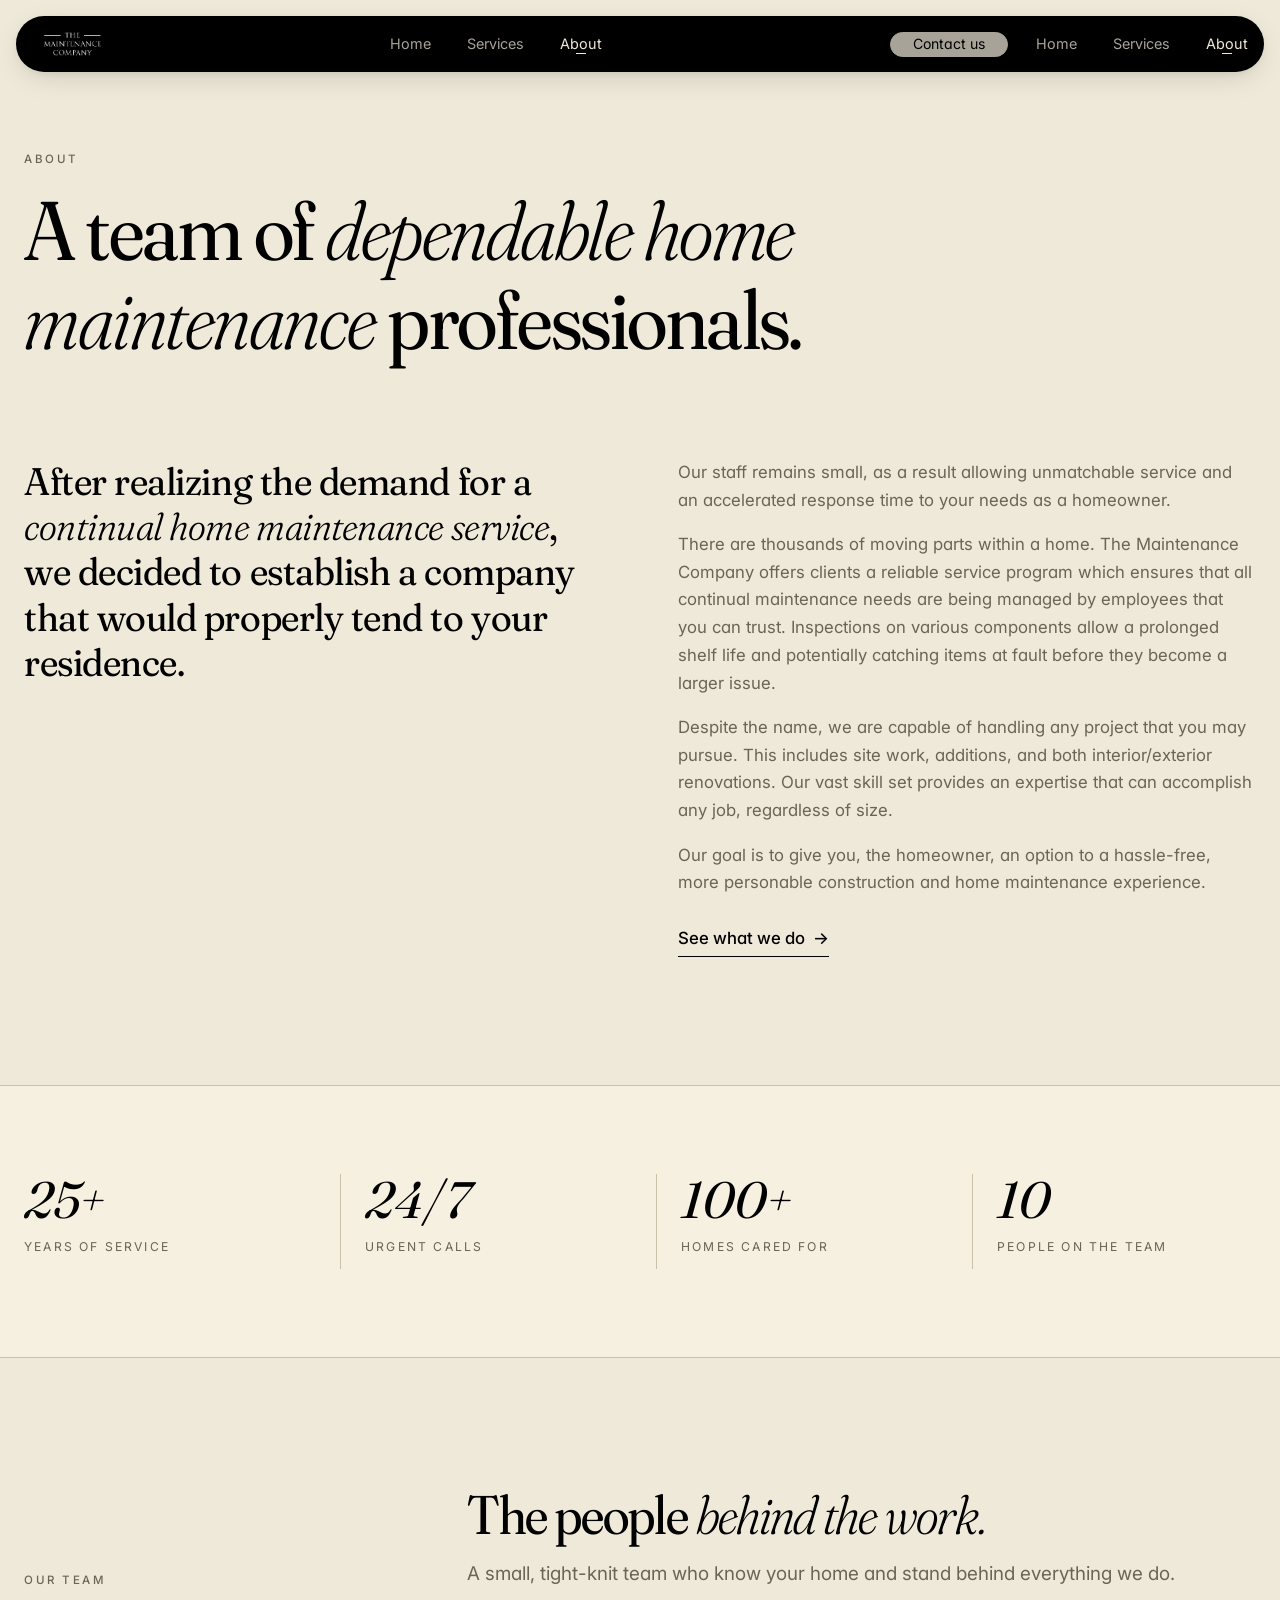
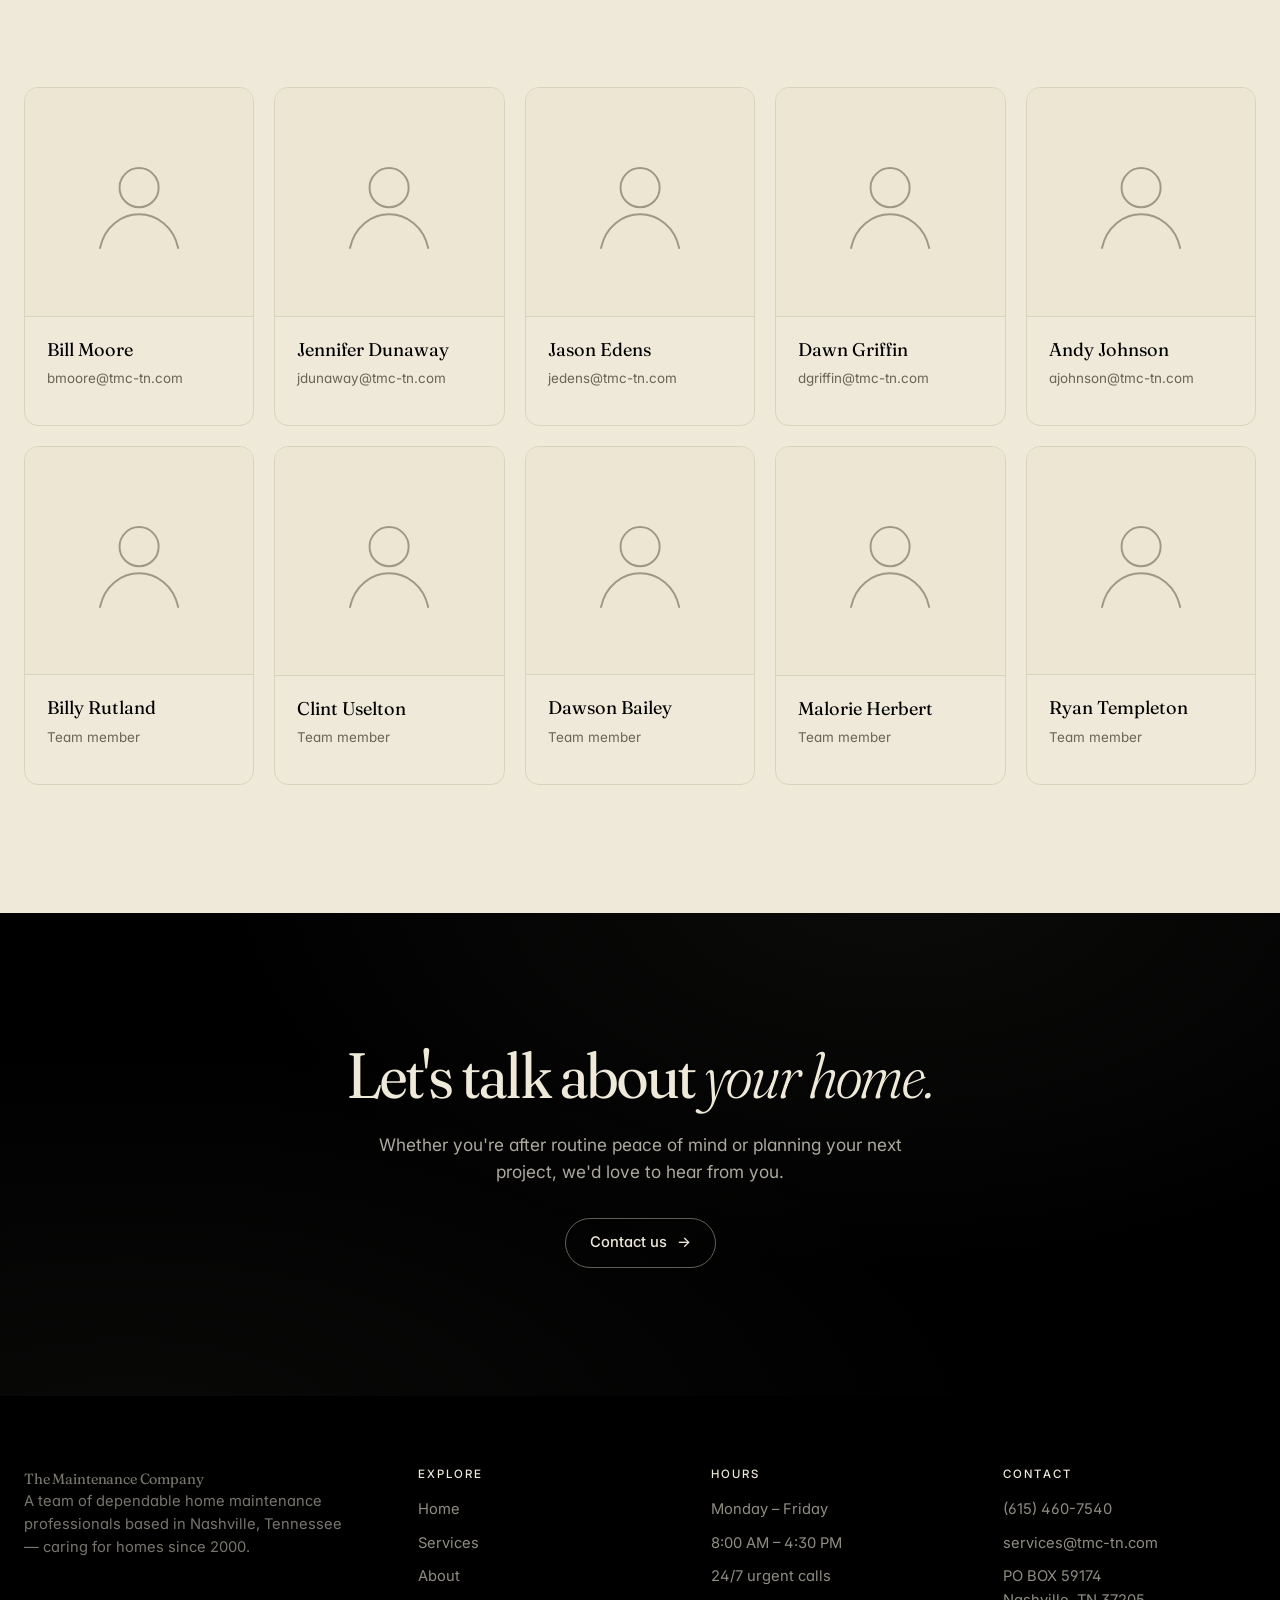
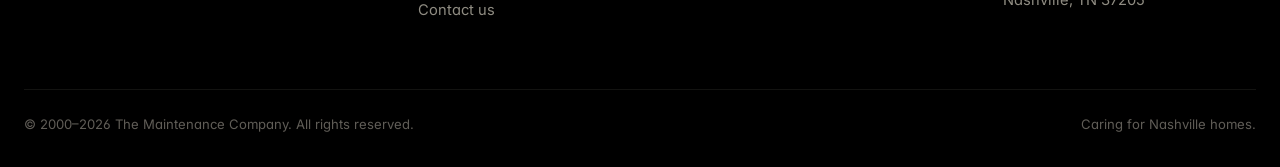
==== commit d782fc99: "v3 redesign: floating black pill header, monochrome editorial - Pure black (#000) header in floating" ====
--- a/about.html
+++ b/about.html
@@ -3,9 +3,9 @@
 <head>
 <meta charset="UTF-8" />
 <meta name="viewport" content="width=device-width, initial-scale=1" />
-<meta name="theme-color" content="#0a0907" />
+<meta name="theme-color" content="#000000" />
 <title>About — The Maintenance Company, Nashville TN</title>
-<meta name="description" content="A team of dependable home maintenance professionals serving Nashville since 2000. Meet The Maintenance Company." />
+<meta name="description" content="A team of dependable home maintenance professionals serving Nashville. Meet The Maintenance Company." />
 <link rel="icon" type="image/png" href="images/logo-165w.png" />
 <link rel="preconnect" href="https://fonts.googleapis.com">
 <link rel="preconnect" href="https://fonts.gstatic.com" crossorigin>
@@ -19,44 +19,49 @@
 <header class="site-header">
   <nav class="nav" aria-label="Primary">
     <a href="index.html" class="nav-logo" aria-label="The Maintenance Company — Home">
-      <img src="images/logo-165w.png" alt="" width="120" height="40" />
-      <span class="nav-logo-text">The Maintenance Company</span>
+      <img src="images/logo-165w.png" alt="The Maintenance Company" />
     </a>
-    <button class="nav-toggle" aria-label="Toggle menu" aria-expanded="false" aria-controls="nav-links">
+    <div class="nav-center">
+      <ul class="nav-links">
+        <li><a href="index.html">Home</a></li>
+        <li><a href="services.html">Services</a></li>
+        <li><a href="about.html" class="is-active">About</a></li>
+      </ul>
+    </div>
+    <ul class="nav-links nav-cta">
+      <li><a href="contact.html" class="btn">Contact us</a></li>
+    </ul>
+    <button class="nav-toggle" aria-label="Toggle menu" aria-expanded="false" aria-controls="nav-mobile">
       <span class="nav-toggle-bar"></span>
     </button>
-    <ul class="nav-links" id="nav-links">
-      <li><a href="index.html">Home</a></li>
-      <li><a href="services.html">Services</a></li>
-      <li><a href="about.html" class="is-active">About</a></li>
-      <li><a href="contact.html">Contact</a></li>
-      <li class="nav-cta"><a href="contact.html" class="btn">Get in touch</a></li>
-    </ul>
   </nav>
+  <ul class="nav-links" id="nav-mobile">
+    <li><a href="index.html">Home</a></li>
+    <li><a href="services.html">Services</a></li>
+    <li><a href="about.html" class="is-active">About</a></li>
+    <li class="nav-cta-mobile"><a href="contact.html">Contact us</a></li>
+  </ul>
 </header>
 
 <main id="main">
 
-  <section class="page-intro">
-    <div class="container reveal">
-      <span class="crumb">About</span>
-      <h1>An option to a hassle-free,<br /><em>more personable</em> home experience.</h1>
-      <p class="lead">A team of dependable home maintenance professionals — caring for Nashville homes since 2000.</p>
-    </div>
-  </section>
-
-  <hr class="divider" />
-
-  <section>
-    <div class="container">
+  <section style="padding-top: calc(var(--header-h) + var(--header-gap) + 72px);">
+    <div class="container">
+
+      <header class="reveal" style="max-width: 920px; margin-bottom: clamp(56px, 8vw, 96px);">
+        <span class="section-eyebrow">About</span>
+        <h1 style="margin-bottom: 0;">A team of <em>dependable home maintenance</em> professionals.</h1>
+      </header>
+
       <div class="about-intro">
-        <div class="about-intro-statement reveal">
-          We've intentionally kept our staff small — it lets us deliver the kind of <em>quality</em> and <em>responsiveness</em> our clients deserve.
-        </div>
+        <p class="about-intro-statement reveal">
+          After realizing the demand for a <em>continual home maintenance service</em>, we decided to establish a company that would properly tend to your residence.
+        </p>
         <div class="about-intro-body reveal">
-          <p>The Maintenance Company was established to meet homeowner demand for continuous, dependable maintenance services.</p>
-          <p>We manage the many systems within a home through reliable service programs and inspections that extend component lifespan and identify issues early. Beyond routine maintenance, we handle site work, additions, and full interior and exterior renovations.</p>
-          <p>Our goal is simple: to give homeowners a friendlier, more personable approach to construction and home care.</p>
+          <p>Our staff remains small, as a result allowing unmatchable service and an accelerated response time to your needs as a homeowner.</p>
+          <p>There are thousands of moving parts within a home. The Maintenance Company offers clients a reliable service program which ensures that all continual maintenance needs are being managed by employees that you can trust. Inspections on various components allow a prolonged shelf life and potentially catching items at fault before they become a larger issue.</p>
+          <p>Despite the name, we are capable of handling any project that you may pursue. This includes site work, additions, and both interior/exterior renovations. Our vast skill set provides an expertise that can accomplish any job, regardless of size.</p>
+          <p>Our goal is to give you, the homeowner, an option to a hassle-free, more personable construction and home maintenance experience.</p>
           <p style="margin-top:24px;"><a href="services.html" class="text-link">See what we do <span class="arrow" aria-hidden="true">→</span></a></p>
         </div>
       </div>
@@ -72,7 +77,7 @@
         </div>
         <div class="stat reveal">
           <p class="stat-num">24/7</p>
-          <p class="stat-label">Emergency response</p>
+          <p class="stat-label">Urgent calls</p>
         </div>
         <div class="stat reveal">
           <p class="stat-num">100+</p>
@@ -100,70 +105,70 @@
 
       <div class="team-grid">
         <article class="team-card reveal">
-          <div class="team-avatar" aria-hidden="true"><svg viewBox="0 0 64 64" fill="none" stroke="currentColor" stroke-width="1.2" stroke-linecap="round" stroke-linejoin="round"><circle cx="32" cy="24" r="11"/><path d="M10 58c2.5-12 12-19 22-19s19.5 7 22 19"/></svg></div>
+          <div class="team-avatar" aria-hidden="true"><svg viewBox="0 0 64 64" fill="none" stroke="currentColor" stroke-width="1.1" stroke-linecap="round" stroke-linejoin="round"><circle cx="32" cy="24" r="11"/><path d="M10 58c2.5-12 12-19 22-19s19.5 7 22 19"/></svg></div>
           <div class="team-info">
             <p class="team-name">Bill Moore</p>
             <p class="team-email"><a href="mailto:bmoore@tmc-tn.com">bmoore@tmc-tn.com</a></p>
           </div>
         </article>
         <article class="team-card reveal">
-          <div class="team-avatar" aria-hidden="true"><svg viewBox="0 0 64 64" fill="none" stroke="currentColor" stroke-width="1.2" stroke-linecap="round" stroke-linejoin="round"><circle cx="32" cy="24" r="11"/><path d="M10 58c2.5-12 12-19 22-19s19.5 7 22 19"/></svg></div>
+          <div class="team-avatar" aria-hidden="true"><svg viewBox="0 0 64 64" fill="none" stroke="currentColor" stroke-width="1.1" stroke-linecap="round" stroke-linejoin="round"><circle cx="32" cy="24" r="11"/><path d="M10 58c2.5-12 12-19 22-19s19.5 7 22 19"/></svg></div>
           <div class="team-info">
             <p class="team-name">Jennifer Dunaway</p>
             <p class="team-email"><a href="mailto:jdunaway@tmc-tn.com">jdunaway@tmc-tn.com</a></p>
           </div>
         </article>
         <article class="team-card reveal">
-          <div class="team-avatar" aria-hidden="true"><svg viewBox="0 0 64 64" fill="none" stroke="currentColor" stroke-width="1.2" stroke-linecap="round" stroke-linejoin="round"><circle cx="32" cy="24" r="11"/><path d="M10 58c2.5-12 12-19 22-19s19.5 7 22 19"/></svg></div>
+          <div class="team-avatar" aria-hidden="true"><svg viewBox="0 0 64 64" fill="none" stroke="currentColor" stroke-width="1.1" stroke-linecap="round" stroke-linejoin="round"><circle cx="32" cy="24" r="11"/><path d="M10 58c2.5-12 12-19 22-19s19.5 7 22 19"/></svg></div>
           <div class="team-info">
             <p class="team-name">Jason Edens</p>
             <p class="team-email"><a href="mailto:jedens@tmc-tn.com">jedens@tmc-tn.com</a></p>
           </div>
         </article>
         <article class="team-card reveal">
-          <div class="team-avatar" aria-hidden="true"><svg viewBox="0 0 64 64" fill="none" stroke="currentColor" stroke-width="1.2" stroke-linecap="round" stroke-linejoin="round"><circle cx="32" cy="24" r="11"/><path d="M10 58c2.5-12 12-19 22-19s19.5 7 22 19"/></svg></div>
+          <div class="team-avatar" aria-hidden="true"><svg viewBox="0 0 64 64" fill="none" stroke="currentColor" stroke-width="1.1" stroke-linecap="round" stroke-linejoin="round"><circle cx="32" cy="24" r="11"/><path d="M10 58c2.5-12 12-19 22-19s19.5 7 22 19"/></svg></div>
           <div class="team-info">
             <p class="team-name">Dawn Griffin</p>
             <p class="team-email"><a href="mailto:dgriffin@tmc-tn.com">dgriffin@tmc-tn.com</a></p>
           </div>
         </article>
         <article class="team-card reveal">
-          <div class="team-avatar" aria-hidden="true"><svg viewBox="0 0 64 64" fill="none" stroke="currentColor" stroke-width="1.2" stroke-linecap="round" stroke-linejoin="round"><circle cx="32" cy="24" r="11"/><path d="M10 58c2.5-12 12-19 22-19s19.5 7 22 19"/></svg></div>
+          <div class="team-avatar" aria-hidden="true"><svg viewBox="0 0 64 64" fill="none" stroke="currentColor" stroke-width="1.1" stroke-linecap="round" stroke-linejoin="round"><circle cx="32" cy="24" r="11"/><path d="M10 58c2.5-12 12-19 22-19s19.5 7 22 19"/></svg></div>
           <div class="team-info">
             <p class="team-name">Andy Johnson</p>
             <p class="team-email"><a href="mailto:ajohnson@tmc-tn.com">ajohnson@tmc-tn.com</a></p>
           </div>
         </article>
         <article class="team-card reveal">
-          <div class="team-avatar" aria-hidden="true"><svg viewBox="0 0 64 64" fill="none" stroke="currentColor" stroke-width="1.2" stroke-linecap="round" stroke-linejoin="round"><circle cx="32" cy="24" r="11"/><path d="M10 58c2.5-12 12-19 22-19s19.5 7 22 19"/></svg></div>
+          <div class="team-avatar" aria-hidden="true"><svg viewBox="0 0 64 64" fill="none" stroke="currentColor" stroke-width="1.1" stroke-linecap="round" stroke-linejoin="round"><circle cx="32" cy="24" r="11"/><path d="M10 58c2.5-12 12-19 22-19s19.5 7 22 19"/></svg></div>
           <div class="team-info">
             <p class="team-name">Billy Rutland</p>
             <p class="team-email">Team member</p>
           </div>
         </article>
         <article class="team-card reveal">
-          <div class="team-avatar" aria-hidden="true"><svg viewBox="0 0 64 64" fill="none" stroke="currentColor" stroke-width="1.2" stroke-linecap="round" stroke-linejoin="round"><circle cx="32" cy="24" r="11"/><path d="M10 58c2.5-12 12-19 22-19s19.5 7 22 19"/></svg></div>
+          <div class="team-avatar" aria-hidden="true"><svg viewBox="0 0 64 64" fill="none" stroke="currentColor" stroke-width="1.1" stroke-linecap="round" stroke-linejoin="round"><circle cx="32" cy="24" r="11"/><path d="M10 58c2.5-12 12-19 22-19s19.5 7 22 19"/></svg></div>
           <div class="team-info">
             <p class="team-name">Clint Uselton</p>
             <p class="team-email">Team member</p>
           </div>
         </article>
         <article class="team-card reveal">
-          <div class="team-avatar" aria-hidden="true"><svg viewBox="0 0 64 64" fill="none" stroke="currentColor" stroke-width="1.2" stroke-linecap="round" stroke-linejoin="round"><circle cx="32" cy="24" r="11"/><path d="M10 58c2.5-12 12-19 22-19s19.5 7 22 19"/></svg></div>
+          <div class="team-avatar" aria-hidden="true"><svg viewBox="0 0 64 64" fill="none" stroke="currentColor" stroke-width="1.1" stroke-linecap="round" stroke-linejoin="round"><circle cx="32" cy="24" r="11"/><path d="M10 58c2.5-12 12-19 22-19s19.5 7 22 19"/></svg></div>
           <div class="team-info">
             <p class="team-name">Dawson Bailey</p>
             <p class="team-email">Team member</p>
           </div>
         </article>
         <article class="team-card reveal">
-          <div class="team-avatar" aria-hidden="true"><svg viewBox="0 0 64 64" fill="none" stroke="currentColor" stroke-width="1.2" stroke-linecap="round" stroke-linejoin="round"><circle cx="32" cy="24" r="11"/><path d="M10 58c2.5-12 12-19 22-19s19.5 7 22 19"/></svg></div>
+          <div class="team-avatar" aria-hidden="true"><svg viewBox="0 0 64 64" fill="none" stroke="currentColor" stroke-width="1.1" stroke-linecap="round" stroke-linejoin="round"><circle cx="32" cy="24" r="11"/><path d="M10 58c2.5-12 12-19 22-19s19.5 7 22 19"/></svg></div>
           <div class="team-info">
             <p class="team-name">Malorie Herbert</p>
             <p class="team-email">Team member</p>
           </div>
         </article>
         <article class="team-card reveal">
-          <div class="team-avatar" aria-hidden="true"><svg viewBox="0 0 64 64" fill="none" stroke="currentColor" stroke-width="1.2" stroke-linecap="round" stroke-linejoin="round"><circle cx="32" cy="24" r="11"/><path d="M10 58c2.5-12 12-19 22-19s19.5 7 22 19"/></svg></div>
+          <div class="team-avatar" aria-hidden="true"><svg viewBox="0 0 64 64" fill="none" stroke="currentColor" stroke-width="1.1" stroke-linecap="round" stroke-linejoin="round"><circle cx="32" cy="24" r="11"/><path d="M10 58c2.5-12 12-19 22-19s19.5 7 22 19"/></svg></div>
           <div class="team-info">
             <p class="team-name">Ryan Templeton</p>
             <p class="team-email">Team member</p>
@@ -178,7 +183,7 @@
       <div class="cta-strip-inner reveal">
         <h2>Let's talk about <em>your home.</em></h2>
         <p>Whether you're after routine peace of mind or planning your next project, we'd love to hear from you.</p>
-        <a href="contact.html" class="btn cta-btn">Get in touch <span class="arrow" aria-hidden="true">→</span></a>
+        <a href="contact.html" class="btn cta-btn">Contact us <span class="arrow" aria-hidden="true">→</span></a>
       </div>
     </div>
   </section>
@@ -189,9 +194,7 @@
   <div class="container">
     <div class="footer-grid">
       <div class="footer-brand">
-        <a href="index.html" class="nav-logo">
-          <img src="images/logo-165w.png" alt="" width="120" height="40" />
-        </a>
+        <p class="footer-brand-name">The Maintenance Company</p>
         <p>A team of dependable home maintenance professionals based in Nashville, Tennessee — caring for homes since 2000.</p>
       </div>
       <div>
@@ -200,15 +203,15 @@
           <li><a href="index.html">Home</a></li>
           <li><a href="services.html">Services</a></li>
           <li><a href="about.html">About</a></li>
-          <li><a href="contact.html">Contact</a></li>
+          <li><a href="contact.html">Contact us</a></li>
         </ul>
       </div>
       <div>
         <h4 class="footer-heading">Hours</h4>
         <ul class="footer-list">
-          <li><span>Mon – Fri</span></li>
+          <li><span>Monday – Friday</span></li>
           <li><span>8:00 AM – 4:30 PM</span></li>
-          <li><span>24/7 emergency calls</span></li>
+          <li><span>24/7 urgent calls</span></li>
         </ul>
       </div>
       <div>
@@ -225,7 +228,6 @@
       <span>Caring for Nashville homes.</span>
     </div>
   </div>
-  <p class="footer-wordmark" aria-hidden="true">tmc</p>
 </footer>
 
 <script src="js/main.js" defer></script>
--- a/css/styles.css
+++ b/css/styles.css
@@ -1,28 +1,26 @@
 /* ============================================================
-   The Maintenance Company — Editorial Cream Theme
+   The Maintenance Company — v3 (monochrome editorial)
    ============================================================ */
 
 :root {
   /* Surface */
   --bg:           #efe9d9;
-  --bg-deep:      #e8e1cc;
-  --paper:        #f7f3e7;
-  --paper-soft:   #f1ecdc;
-
-  /* Ink */
-  --ink:          #16140f;
-  --ink-soft:     #2a2722;
-  --ink-muted:    #6e695b;
-  --ink-faint:    #a8a292;
+  --bg-deep:      #e7e0c8;
+  --paper:        #f5f0df;
+  --paper-soft:   #ece6d2;
+
+  /* Ink — pure */
+  --ink:          #000000;
+  --ink-soft:     #1c1a16;
+  --ink-muted:    #6a6555;
+  --ink-faint:    #9f9885;
 
   /* Lines */
   --line:         #c9c1a8;
   --line-soft:    #d9d3bd;
 
-  /* Accents */
-  --highlight:    #c8c590;          /* warm olive marker */
-  --highlight-soft:#dcd9a8;
-  --header-bg:    #0a0907;
+  /* Inverted */
+  --header-bg:    #000000;
   --header-fg:    #efe9d9;
 
   /* Typography */
@@ -32,16 +30,18 @@
   /* Layout */
   --container:    1280px;
   --container-wide: 1440px;
-  --header-h:     76px;
-
+  --header-h:     56px;
+  --header-gap:   16px;
+
+  /* Motion */
   --ease:         cubic-bezier(0.16, 1, 0.3, 1);
   --t-slow:       0.6s;
   --t-med:        0.35s;
   --t-fast:       0.2s;
 
-  --radius-sm:    6px;
-  --radius-md:    12px;
-  --radius-lg:    20px;
+  --radius-sm:    8px;
+  --radius-md:    14px;
+  --radius-lg:    22px;
   --radius-pill:  999px;
 }
 
@@ -72,24 +72,19 @@
 h1, h2, h3, h4 {
   font-family: var(--font-serif);
   font-weight: 400;
-  line-height: 1.08;
-  letter-spacing: -0.015em;
+  line-height: 1.06;
+  letter-spacing: -0.018em;
   color: var(--ink);
   margin: 0 0 0.5em;
   font-variation-settings: "opsz" 144, "SOFT" 50;
 }
-h1 { font-size: clamp(2.6rem, 6vw, 5rem); }
+h1 { font-size: clamp(2.6rem, 6.5vw, 5.5rem); }
 h2 { font-size: clamp(2rem, 4.4vw, 3.4rem); }
-h3 { font-size: clamp(1.3rem, 2.2vw, 1.65rem); font-variation-settings: "opsz" 48, "SOFT" 50; }
+h3 { font-size: clamp(1.25rem, 2vw, 1.55rem); font-variation-settings: "opsz" 36, "SOFT" 50; }
 h4 { font-size: 1.05rem; font-variation-settings: "opsz" 24; }
 
-em { font-style: italic; }
+em { font-style: italic; font-weight: 300; }
 .italic { font-style: italic; }
-.highlight {
-  background-image: linear-gradient(transparent 58%, var(--highlight) 58%);
-  padding: 0 0.12em;
-}
-.serif { font-family: var(--font-serif); }
 
 p { margin: 0 0 1em; }
 p.lead { font-size: 1.18rem; line-height: 1.55; color: var(--ink-muted); }
@@ -99,7 +94,7 @@
 .container-wide  { max-width: var(--container-wide); margin: 0 auto; padding: 0 24px; }
 .container-narrow{ max-width: 800px; margin: 0 auto; padding: 0 24px; }
 
-section { padding: clamp(80px, 11vw, 144px) 0; }
+section { padding: clamp(72px, 10vw, 128px) 0; }
 .section-tight { padding: clamp(48px, 7vw, 88px) 0; }
 
 /* ---------- Buttons ---------- */
@@ -107,11 +102,10 @@
   display: inline-flex;
   align-items: center;
   gap: 10px;
-  padding: 14px 26px;
+  padding: 12px 24px;
   font-family: var(--font-sans);
   font-weight: 500;
   font-size: 0.92rem;
-  letter-spacing: 0.005em;
   border-radius: 999px;
   border: 1px solid transparent;
   transition: opacity var(--t-fast) var(--ease), background var(--t-fast) var(--ease), color var(--t-fast) var(--ease), border-color var(--t-fast) var(--ease);
@@ -119,17 +113,15 @@
   text-decoration: none;
   white-space: nowrap;
 }
-.btn .arrow {
-  display: inline-block;
-  transition: transform var(--t-med) var(--ease);
-}
+.btn .arrow { display: inline-block; transition: transform var(--t-med) var(--ease); }
 .btn:hover .arrow { transform: translateX(3px); }
 
 .btn-primary {
   background: var(--ink);
   color: var(--bg);
-}
-.btn-primary:hover { opacity: 0.88; color: var(--bg); }
+  border-color: var(--ink);
+}
+.btn-primary:hover { opacity: 0.85; color: var(--bg); }
 
 .btn-secondary {
   background: var(--bg);
@@ -146,16 +138,6 @@
 .btn-ghost:hover {
   border-color: var(--header-fg);
   background: rgba(239, 233, 217, 0.08);
-  color: var(--header-fg);
-}
-
-.btn-outline-light {
-  background: transparent;
-  color: var(--header-fg);
-  border-color: rgba(239, 233, 217, 0.35);
-}
-.btn-outline-light:hover {
-  border-color: var(--header-fg);
   color: var(--header-fg);
 }
 
@@ -184,44 +166,47 @@
 .text-link .arrow { transition: transform var(--t-med) var(--ease); }
 .text-link:hover .arrow { transform: translateX(4px); }
 
-/* ---------- Header ---------- */
+/* ---------- Header (floating pill) ---------- */
 .site-header {
   position: fixed;
-  top: 0; left: 0; right: 0;
+  top: var(--header-gap);
+  left: var(--header-gap);
+  right: var(--header-gap);
   z-index: 100;
   height: var(--header-h);
   background: var(--header-bg);
   color: var(--header-fg);
-  transition: background var(--t-med) var(--ease);
+  border-radius: 999px;
+  display: flex;
+  align-items: stretch;
+  padding: 0;
+  box-shadow: 0 8px 30px -8px rgba(0, 0, 0, 0.18), 0 2px 8px rgba(0, 0, 0, 0.06);
 }
 .nav {
-  height: 100%;
+  flex: 1;
   display: flex;
   align-items: center;
   justify-content: space-between;
-  max-width: var(--container-wide);
-  margin: 0 auto;
-  padding: 0 24px;
+  padding: 0 8px 0 24px;
+  gap: 16px;
 }
 .nav-logo {
   display: flex;
   align-items: center;
-  gap: 12px;
-  color: var(--header-fg);
+  flex: 0 0 auto;
+  height: 100%;
 }
 .nav-logo img {
-  height: 40px;
+  height: 32px;
   width: auto;
-}
-.nav-logo-text {
-  font-family: var(--font-serif);
-  font-weight: 400;
-  font-size: 1.15rem;
-  letter-spacing: -0.01em;
-  display: none;
-}
-@media (min-width: 1000px) { .nav-logo-text { display: inline; } }
-
+  display: block;
+}
+.nav-center {
+  display: flex;
+  align-items: center;
+  justify-content: center;
+  flex: 1;
+}
 .nav-links {
   display: flex;
   align-items: center;
@@ -233,11 +218,12 @@
 .nav-links a {
   color: var(--header-fg);
   font-weight: 400;
-  font-size: 0.92rem;
-  padding: 8px 14px;
+  font-size: 0.9rem;
+  padding: 8px 16px;
   position: relative;
   opacity: 0.7;
   transition: opacity var(--t-fast) var(--ease);
+  white-space: nowrap;
 }
 .nav-links a:hover { opacity: 1; }
 .nav-links a.is-active { opacity: 1; }
@@ -246,34 +232,41 @@
   position: absolute;
   left: 50%;
   transform: translateX(-50%);
-  bottom: 0;
-  width: 14px;
+  bottom: 6px;
+  width: 10px;
   height: 1px;
   background: var(--header-fg);
 }
-.nav-cta { margin-left: 12px; }
+.nav-cta {
+  flex: 0 0 auto;
+  height: calc(var(--header-h) - 8px);
+  margin: 4px;
+}
 .nav-cta .btn {
   background: var(--header-fg);
   color: var(--ink);
-  padding: 10px 20px;
+  height: 100%;
+  padding: 0 22px;
   font-size: 0.88rem;
-}
-.nav-cta .btn:hover { background: var(--bg); color: var(--ink); opacity: 1; }
+  border-color: var(--header-fg);
+}
+.nav-cta .btn:hover { opacity: 0.85; }
 
 .nav-toggle {
   display: none;
   background: none;
   border: 0;
-  width: 44px;
-  height: 44px;
+  width: 48px;
+  height: 100%;
   padding: 0;
   color: var(--header-fg);
   align-items: center;
   justify-content: center;
+  flex: 0 0 auto;
 }
 .nav-toggle-bar {
   display: block;
-  width: 22px;
+  width: 20px;
   height: 1.5px;
   background: currentColor;
   position: relative;
@@ -282,7 +275,7 @@
 .nav-toggle-bar::before, .nav-toggle-bar::after {
   content: "";
   position: absolute;
-  width: 22px;
+  width: 20px;
   height: 1.5px;
   background: currentColor;
   left: 0;
@@ -294,27 +287,68 @@
 .nav-toggle[aria-expanded="true"] .nav-toggle-bar::before { top: 0; transform: rotate(45deg); }
 .nav-toggle[aria-expanded="true"] .nav-toggle-bar::after  { top: 0; transform: rotate(-45deg); }
 
-@media (max-width: 900px) {
+@media (max-width: 760px) {
+  :root { --header-gap: 10px; }
+  .site-header { height: 52px; border-radius: 999px; }
+  .nav { padding: 0 6px 0 18px; }
+  .nav-logo img { height: 28px; }
+  .nav-center { display: none; }
   .nav-toggle { display: inline-flex; }
+  .nav-cta { display: none; }
+
+  /* Mobile menu drop-down panel */
   .nav-links {
     position: fixed;
-    top: var(--header-h);
-    left: 0; right: 0;
+    top: calc(52px + var(--header-gap) + 8px);
+    left: var(--header-gap);
+    right: var(--header-gap);
     flex-direction: column;
     align-items: stretch;
     gap: 0;
-    padding: 24px;
+    padding: 12px;
     background: var(--header-bg);
-    transform: translateY(-110%);
-    transition: transform var(--t-med) var(--ease);
-    max-height: calc(100vh - var(--header-h));
-    overflow-y: auto;
+    color: var(--header-fg);
+    border-radius: 22px;
+    transform: translateY(-20px);
+    opacity: 0;
+    pointer-events: none;
+    transition: transform var(--t-med) var(--ease), opacity var(--t-med) var(--ease);
+    box-shadow: 0 12px 30px -8px rgba(0,0,0,0.25);
   }
-  .nav-links.is-open { transform: translateY(0); }
-  .nav-links a { padding: 14px 8px; font-size: 1.05rem; opacity: 0.85; }
+  .nav-links.is-open {
+    transform: translateY(0);
+    opacity: 1;
+    pointer-events: auto;
+  }
+  .nav-links a {
+    padding: 14px 18px;
+    font-size: 1rem;
+    opacity: 0.85;
+    border-radius: 12px;
+  }
   .nav-links a.is-active::after { display: none; }
-  .nav-cta { margin: 12px 0 0; }
-  .nav-cta .btn { width: 100%; justify-content: center; }
+  .nav-links a.is-active { background: rgba(239, 233, 217, 0.08); }
+  .nav-links .nav-cta-mobile {
+    margin-top: 6px;
+    padding: 0;
+  }
+  .nav-links .nav-cta-mobile a {
+    background: var(--header-fg);
+    color: var(--ink);
+    text-align: center;
+    border-radius: 999px;
+    padding: 14px 18px;
+    opacity: 1;
+  }
+}
+@media (min-width: 761px) {
+  .nav-cta-mobile { display: none !important; }
+}
+
+/* Hide center group on tablet, leave room */
+@media (max-width: 1000px) and (min-width: 761px) {
+  .nav-cta .btn { padding: 0 16px; font-size: 0.82rem; }
+  .nav-links a { padding: 8px 12px; font-size: 0.86rem; }
 }
 
 /* ---------- Hero ---------- */
@@ -324,7 +358,7 @@
   display: flex;
   align-items: flex-end;
   color: var(--header-fg);
-  padding: var(--header-h) 0 80px;
+  padding: calc(var(--header-h) + 60px) 0 80px;
   overflow: hidden;
   background: var(--header-bg);
 }
@@ -337,13 +371,13 @@
   width: 100%;
   height: 100%;
   object-fit: cover;
-  object-position: center;
+  object-position: center 55%;
 }
 .hero-bg::after {
   content: "";
   position: absolute;
   inset: 0;
-  background: linear-gradient(180deg, rgba(10,9,7,0.5) 0%, rgba(10,9,7,0.35) 40%, rgba(10,9,7,0.78) 100%);
+  background: linear-gradient(180deg, rgba(0,0,0,0.35) 0%, rgba(0,0,0,0.15) 35%, rgba(0,0,0,0.78) 100%);
 }
 .hero-inner {
   position: relative;
@@ -361,20 +395,19 @@
   text-transform: uppercase;
   color: var(--header-fg);
   opacity: 0.7;
-  margin-bottom: 32px;
+  margin-bottom: 28px;
 }
 .hero-eyebrow::before {
   content: "";
-  width: 28px;
+  width: 24px;
   height: 1px;
   background: currentColor;
 }
 .hero h1 {
   color: var(--header-fg);
-  font-size: clamp(2.8rem, 7.5vw, 6rem);
+  font-size: clamp(2.8rem, 7.5vw, 6.2rem);
   line-height: 1.02;
   margin-bottom: 24px;
-  font-variation-settings: "opsz" 144, "SOFT" 50;
 }
 .hero h1 em {
   font-style: italic;
@@ -383,9 +416,9 @@
 }
 .hero p.lead {
   font-size: clamp(1.05rem, 1.6vw, 1.25rem);
-  color: rgba(239, 233, 217, 0.78);
-  margin-bottom: 40px;
-  max-width: 580px;
+  color: rgba(239, 233, 217, 0.82);
+  margin-bottom: 36px;
+  max-width: 540px;
   line-height: 1.5;
 }
 .hero-actions {
@@ -393,86 +426,21 @@
   flex-wrap: wrap;
   gap: 14px;
 }
-.hero-meta {
-  position: absolute;
-  bottom: 32px;
-  right: 24px;
-  z-index: 1;
-  font-size: 0.72rem;
-  letter-spacing: 0.2em;
-  text-transform: uppercase;
-  color: var(--header-fg);
-  opacity: 0.5;
-  writing-mode: vertical-rl;
-  transform: rotate(180deg);
-  display: none;
-}
-@media (min-width: 1200px) { .hero-meta { display: block; } }
-
-/* ---------- Page intro (replaces page-header) ---------- */
-.page-intro {
-  padding-top: calc(var(--header-h) + 72px);
-  padding-bottom: clamp(64px, 8vw, 112px);
-}
-.page-intro .crumb {
+
+/* ---------- Page heading (compact, replaces page-header) ---------- */
+.page-head {
+  padding-top: calc(var(--header-h) + var(--header-gap) + 48px);
+  padding-bottom: clamp(40px, 5vw, 64px);
+}
+.page-head .crumb {
   display: inline-block;
   font-size: 0.72rem;
-  letter-spacing: 0.2em;
+  letter-spacing: 0.22em;
   text-transform: uppercase;
   color: var(--ink-muted);
-  margin-bottom: 24px;
-}
-.page-intro h1 {
-  font-size: clamp(2.4rem, 5.5vw, 4.5rem);
-  margin-bottom: 24px;
-  max-width: 900px;
-}
-.page-intro p.lead {
-  max-width: 640px;
-  margin-bottom: 0;
-}
-
-/* ---------- Quick info ---------- */
-.quick-info {
-  background: var(--ink);
-  color: var(--header-fg);
-}
-.quick-info .container { padding-top: 28px; padding-bottom: 28px; }
-.quick-info-grid {
-  display: grid;
-  grid-template-columns: repeat(3, 1fr);
-  gap: 48px;
-  align-items: center;
-}
-.quick-info-item {
-  display: flex;
-  align-items: center;
-  gap: 16px;
-}
-.quick-info-icon {
-  color: var(--header-fg);
-  opacity: 0.5;
-  flex: 0 0 auto;
-}
-.quick-info-label {
-  font-size: 0.7rem;
-  letter-spacing: 0.18em;
-  text-transform: uppercase;
-  color: rgba(239, 233, 217, 0.55);
-  margin: 0 0 3px;
-}
-.quick-info-value {
-  font-size: 0.98rem;
-  font-weight: 400;
-  margin: 0;
-  color: var(--header-fg);
-}
-.quick-info-value a { color: inherit; }
-.quick-info-value a:hover { opacity: 0.75; }
-@media (max-width: 740px) {
-  .quick-info-grid { grid-template-columns: 1fr; gap: 18px; }
-  .quick-info .container { padding-top: 24px; padding-bottom: 24px; }
-}
+  margin-bottom: 20px;
+}
+.page-head h1 { max-width: 900px; }
 
 /* ---------- Section heading ---------- */
 .section-eyebrow {
@@ -482,7 +450,7 @@
   letter-spacing: 0.22em;
   text-transform: uppercase;
   color: var(--ink-muted);
-  margin-bottom: 20px;
+  margin-bottom: 18px;
 }
 .section-head {
   max-width: 760px;
@@ -498,7 +466,6 @@
 }
 .section-head.left p { margin-inline: 0; }
 
-/* Split heading with eyebrow on left, intro on right */
 .section-head-split {
   display: grid;
   grid-template-columns: 1fr 2fr;
@@ -507,9 +474,9 @@
   align-items: end;
 }
 .section-head-split .eyebrow-col { color: var(--ink-muted); }
-.section-head-split h2 { margin: 0 0 18px; }
+.section-head-split h2 { margin: 0 0 16px; }
 @media (max-width: 860px) {
-  .section-head-split { grid-template-columns: 1fr; gap: 16px; }
+  .section-head-split { grid-template-columns: 1fr; gap: 14px; }
 }
 
 /* ---------- Services overview (home) ---------- */
@@ -520,7 +487,7 @@
   border-top: 1px solid var(--line);
 }
 .service-item {
-  padding: 40px 32px 40px 0;
+  padding: 36px 32px 36px 0;
   position: relative;
   display: flex;
   align-items: flex-start;
@@ -528,12 +495,17 @@
   border-bottom: 1px solid var(--line);
   transition: background var(--t-med) var(--ease);
 }
-.service-item:nth-child(2n) { padding-left: 32px; padding-right: 0; border-left: 1px solid var(--line); }
+.service-item:nth-child(2n) {
+  padding-left: 32px;
+  padding-right: 0;
+  border-left: 1px solid var(--line);
+}
 .service-item:hover { background: var(--paper-soft); }
 .service-num {
   font-family: var(--font-serif);
   font-style: italic;
-  font-size: 1.1rem;
+  font-weight: 300;
+  font-size: 1rem;
   color: var(--ink-faint);
   letter-spacing: 0.02em;
   margin-top: 6px;
@@ -541,7 +513,7 @@
   font-variation-settings: "opsz" 24;
 }
 .service-item h3 { margin: 0 0 8px; }
-.service-item p { color: var(--ink-muted); margin: 0; font-size: 0.98rem; }
+.service-item p { color: var(--ink-muted); margin: 0; font-size: 0.97rem; }
 
 @media (max-width: 740px) {
   .services-overview { grid-template-columns: 1fr; }
@@ -551,14 +523,13 @@
 /* ---------- Service detail blocks (services page) ---------- */
 .service-detail {
   display: grid;
-  grid-template-columns: 1.15fr 1fr;
+  grid-template-columns: 1.2fr 1fr;
   gap: clamp(40px, 6vw, 80px);
   align-items: start;
   margin-bottom: clamp(80px, 12vw, 160px);
-  padding: 0;
 }
 .service-detail:last-of-type { margin-bottom: 0; }
-.service-detail.reverse { grid-template-columns: 1fr 1.15fr; }
+.service-detail.reverse { grid-template-columns: 1fr 1.2fr; }
 .service-detail.reverse .service-detail-media { order: 2; }
 
 .service-detail-media {
@@ -576,9 +547,9 @@
 .service-detail-media:hover img { transform: scale(1.04); }
 .service-detail-media .img-caption {
   position: absolute;
-  left: 24px; bottom: 20px;
-  font-size: 0.72rem;
-  letter-spacing: 0.18em;
+  left: 22px; bottom: 18px;
+  font-size: 0.7rem;
+  letter-spacing: 0.2em;
   text-transform: uppercase;
   color: var(--header-fg);
   text-shadow: 0 1px 8px rgba(0,0,0,0.4);
@@ -587,15 +558,15 @@
 
 .service-detail-content {
   position: sticky;
-  top: calc(var(--header-h) + 32px);
-  padding-top: 8px;
-}
-.service-detail-content h2 { margin-bottom: 18px; }
+  top: calc(var(--header-h) + var(--header-gap) + 32px);
+  padding-top: 6px;
+}
+.service-detail-content h2 { margin-bottom: 16px; }
 .service-detail-content > p {
-  font-size: 1.08rem;
+  font-size: 1.06rem;
   color: var(--ink-muted);
-  margin-bottom: 32px;
-  line-height: 1.55;
+  margin-bottom: 28px;
+  line-height: 1.6;
 }
 .service-list-grid {
   display: grid;
@@ -610,7 +581,7 @@
 .service-list li {
   padding: 12px 0;
   border-bottom: 1px solid var(--line-soft);
-  font-size: 0.97rem;
+  font-size: 0.96rem;
   color: var(--ink-soft);
   display: flex;
   align-items: baseline;
@@ -627,18 +598,18 @@
 .service-sub-heading {
   font-family: var(--font-sans);
   font-weight: 500;
-  font-size: 0.74rem;
+  font-size: 0.72rem;
   letter-spacing: 0.2em;
   text-transform: uppercase;
   color: var(--ink-muted);
-  margin: 32px 0 14px;
+  margin: 28px 0 12px;
   display: flex;
   align-items: center;
   gap: 12px;
 }
 .service-sub-heading::before {
   content: "";
-  width: 18px;
+  width: 16px;
   height: 1px;
   background: var(--ink-faint);
 }
@@ -648,113 +619,109 @@
   .service-detail.reverse .service-detail-media { order: 0; }
   .service-detail-media { aspect-ratio: 4 / 3; }
   .service-detail-content { position: static; }
-  .service-list-grid { grid-template-columns: 1fr 1fr; gap: 0 24px; }
 }
 @media (max-width: 540px) {
   .service-list-grid { grid-template-columns: 1fr; }
 }
 
-/* ---------- Editorial gallery (home) ---------- */
-.gallery-editorial {
+/* ---------- Editorial Gallery (cleaner v3) ---------- */
+.gallery-v3 {
   display: grid;
   grid-template-columns: repeat(12, 1fr);
-  gap: 24px;
-  align-items: start;
-}
-.g-tile {
+  gap: 20px;
+}
+.gv-tile {
+  position: relative;
   overflow: hidden;
   border-radius: var(--radius-md);
   background: var(--paper-soft);
-  position: relative;
   cursor: zoom-in;
 }
-.g-tile img {
-  width: 100%;
-  height: 100%;
+.gv-tile img {
+  width: 100%; height: 100%;
   object-fit: cover;
-  transition: transform 0.9s var(--ease), opacity var(--t-med) var(--ease);
-}
-.g-tile:hover img { transform: scale(1.04); }
-
-.g-tile.g-1 { grid-column: 1 / span 7; aspect-ratio: 7 / 5; }
-.g-tile.g-2 { grid-column: 8 / span 5; aspect-ratio: 4 / 5; margin-top: 80px; }
-.g-tile.g-3 { grid-column: 1 / span 4; aspect-ratio: 1 / 1; margin-top: -40px; }
-.g-tile.g-4 { grid-column: 5 / span 4; aspect-ratio: 4 / 5; }
-.g-tile.g-5 { grid-column: 9 / span 4; aspect-ratio: 1 / 1; margin-top: -120px; }
-.g-tile.g-6 { grid-column: 2 / span 5; aspect-ratio: 7 / 5; margin-top: 24px; }
-.g-tile.g-7 { grid-column: 7 / span 6; aspect-ratio: 6 / 5; margin-top: -32px; }
-
-.g-tile-caption {
+  transition: transform 1.1s var(--ease), opacity var(--t-med) var(--ease);
+}
+.gv-tile:hover img { transform: scale(1.04); }
+.gv-tile-cap {
   position: absolute;
   left: 20px; bottom: 16px;
   font-family: var(--font-serif);
   font-style: italic;
+  font-weight: 300;
   font-size: 0.95rem;
   color: var(--header-fg);
-  letter-spacing: 0.01em;
   text-shadow: 0 1px 12px rgba(0,0,0,0.5);
   opacity: 0;
-  transform: translateY(8px);
+  transform: translateY(6px);
   transition: opacity var(--t-med) var(--ease), transform var(--t-med) var(--ease);
 }
-.g-tile:hover .g-tile-caption { opacity: 1; transform: translateY(0); }
+.gv-tile:hover .gv-tile-cap { opacity: 1; transform: translateY(0); }
+
+/* Home gallery: 8 photos, structured 2-row magazine layout */
+/* Row 1: 8/4 split (large landscape + tall portrait) */
+/* Row 2: 4/4/4 three equal portraits */
+/* Row 3: 4/8 split (small portrait + wide landscape) */
+.gallery-home .gv-1 { grid-column: 1 / span 8; aspect-ratio: 16 / 10; }
+.gallery-home .gv-2 { grid-column: 9 / span 4; aspect-ratio: 4 / 5; grid-row: span 2; }
+.gallery-home .gv-3 { grid-column: 1 / span 4; aspect-ratio: 1 / 1; }
+.gallery-home .gv-4 { grid-column: 5 / span 4; aspect-ratio: 1 / 1; }
+.gallery-home .gv-5 { grid-column: 1 / span 4; aspect-ratio: 4 / 5; }
+.gallery-home .gv-6 { grid-column: 5 / span 4; aspect-ratio: 4 / 5; }
+.gallery-home .gv-7 { grid-column: 9 / span 4; aspect-ratio: 4 / 5; }
+.gallery-home .gv-8 { grid-column: 1 / span 12; aspect-ratio: 21 / 9; }
+
+/* Services projects: 11 photos, alternating wide + 3-up */
+.gallery-projects .gv-1  { grid-column: 1 / span 12; aspect-ratio: 21 / 9; }
+.gallery-projects .gv-2  { grid-column: 1 / span 4; aspect-ratio: 4 / 5; }
+.gallery-projects .gv-3  { grid-column: 5 / span 4; aspect-ratio: 4 / 5; }
+.gallery-projects .gv-4  { grid-column: 9 / span 4; aspect-ratio: 4 / 5; }
+.gallery-projects .gv-5  { grid-column: 1 / span 7; aspect-ratio: 7 / 5; }
+.gallery-projects .gv-6  { grid-column: 8 / span 5; aspect-ratio: 4 / 5; }
+.gallery-projects .gv-7  { grid-column: 1 / span 4; aspect-ratio: 1 / 1; }
+.gallery-projects .gv-8  { grid-column: 5 / span 4; aspect-ratio: 1 / 1; }
+.gallery-projects .gv-9  { grid-column: 9 / span 4; aspect-ratio: 1 / 1; }
+.gallery-projects .gv-10 { grid-column: 1 / span 5; aspect-ratio: 5 / 4; }
+.gallery-projects .gv-11 { grid-column: 6 / span 7; aspect-ratio: 7 / 5; }
 
 @media (max-width: 980px) {
-  .gallery-editorial { grid-template-columns: repeat(6, 1fr); gap: 16px; }
-  .g-tile.g-1 { grid-column: 1 / span 6; aspect-ratio: 7 / 5; margin-top: 0; }
-  .g-tile.g-2 { grid-column: 1 / span 3; aspect-ratio: 4 / 5; margin-top: 0; }
-  .g-tile.g-3 { grid-column: 4 / span 3; aspect-ratio: 4 / 5; margin-top: 0; }
-  .g-tile.g-4 { grid-column: 1 / span 6; aspect-ratio: 7 / 5; margin-top: 0; }
-  .g-tile.g-5 { grid-column: 1 / span 3; aspect-ratio: 1 / 1; margin-top: 0; }
-  .g-tile.g-6 { grid-column: 4 / span 3; aspect-ratio: 1 / 1; margin-top: 0; }
-  .g-tile.g-7 { grid-column: 1 / span 6; aspect-ratio: 7 / 5; margin-top: 0; }
+  .gallery-v3 { grid-template-columns: repeat(6, 1fr); gap: 14px; }
+  .gallery-home .gv-1 { grid-column: 1 / span 6; aspect-ratio: 16 / 10; }
+  .gallery-home .gv-2 { grid-column: 1 / span 3; aspect-ratio: 4 / 5; grid-row: auto; }
+  .gallery-home .gv-3 { grid-column: 4 / span 3; aspect-ratio: 4 / 5; }
+  .gallery-home .gv-4 { grid-column: 1 / span 3; aspect-ratio: 4 / 5; }
+  .gallery-home .gv-5 { grid-column: 4 / span 3; aspect-ratio: 4 / 5; }
+  .gallery-home .gv-6 { grid-column: 1 / span 3; aspect-ratio: 4 / 5; }
+  .gallery-home .gv-7 { grid-column: 4 / span 3; aspect-ratio: 4 / 5; }
+  .gallery-home .gv-8 { grid-column: 1 / span 6; aspect-ratio: 16 / 10; }
+
+  .gallery-projects .gv-1  { grid-column: 1 / span 6; aspect-ratio: 16 / 10; }
+  .gallery-projects .gv-2,
+  .gallery-projects .gv-3,
+  .gallery-projects .gv-4  { grid-column: span 2; aspect-ratio: 4 / 5; }
+  .gallery-projects .gv-5  { grid-column: 1 / span 3; aspect-ratio: 4 / 5; }
+  .gallery-projects .gv-6  { grid-column: 4 / span 3; aspect-ratio: 4 / 5; }
+  .gallery-projects .gv-7,
+  .gallery-projects .gv-8,
+  .gallery-projects .gv-9  { grid-column: span 2; aspect-ratio: 1 / 1; }
+  .gallery-projects .gv-10 { grid-column: 1 / span 3; aspect-ratio: 5 / 4; }
+  .gallery-projects .gv-11 { grid-column: 4 / span 3; aspect-ratio: 5 / 4; }
 }
 @media (max-width: 600px) {
-  .gallery-editorial { grid-template-columns: 1fr; }
-  .g-tile { grid-column: 1 !important; aspect-ratio: 4 / 3 !important; margin-top: 0 !important; }
-}
-
-/* ---------- Project grid (services page) ---------- */
-.project-grid {
-  display: grid;
-  grid-template-columns: repeat(12, 1fr);
-  gap: 24px;
-}
-.p-tile { overflow: hidden; border-radius: var(--radius-md); background: var(--paper-soft); cursor: zoom-in; position: relative; }
-.p-tile img { width: 100%; height: 100%; object-fit: cover; transition: transform 0.9s var(--ease); }
-.p-tile:hover img { transform: scale(1.04); }
-.p-1 { grid-column: 1 / span 8; aspect-ratio: 16 / 10; }
-.p-2 { grid-column: 9 / span 4; aspect-ratio: 4 / 5; }
-.p-3 { grid-column: 1 / span 4; aspect-ratio: 4 / 5; }
-.p-4 { grid-column: 5 / span 4; aspect-ratio: 1 / 1; }
-.p-5 { grid-column: 9 / span 4; aspect-ratio: 4 / 5; }
-.p-6 { grid-column: 1 / span 6; aspect-ratio: 5 / 4; }
-.p-7 { grid-column: 7 / span 6; aspect-ratio: 5 / 4; }
-@media (max-width: 980px) {
-  .project-grid { grid-template-columns: repeat(6, 1fr); }
-  .p-1 { grid-column: 1 / span 6; aspect-ratio: 16 / 10; }
-  .p-2 { grid-column: 1 / span 3; aspect-ratio: 4 / 5; }
-  .p-3 { grid-column: 4 / span 3; aspect-ratio: 4 / 5; }
-  .p-4 { grid-column: 1 / span 3; aspect-ratio: 1 / 1; }
-  .p-5 { grid-column: 4 / span 3; aspect-ratio: 1 / 1; }
-  .p-6 { grid-column: 1 / span 6; aspect-ratio: 5 / 4; }
-  .p-7 { grid-column: 1 / span 6; aspect-ratio: 5 / 4; }
-}
-@media (max-width: 600px) {
-  .project-grid { grid-template-columns: 1fr; }
-  .p-tile { grid-column: 1 !important; aspect-ratio: 4 / 3 !important; }
+  .gallery-v3 { grid-template-columns: 1fr; }
+  .gallery-v3 .gv-tile { grid-column: 1 !important; grid-row: auto !important; aspect-ratio: 4 / 3 !important; }
 }
 
 /* ---------- Lightbox ---------- */
 .lightbox {
   position: fixed;
   inset: 0;
-  background: rgba(10, 9, 7, 0.96);
+  background: rgba(0,0,0,0.96);
   z-index: 200;
   display: none;
   align-items: center;
   justify-content: center;
-  padding: 32px;
+  padding: 24px;
   cursor: zoom-out;
 }
 .lightbox.is-open { display: flex; }
@@ -784,7 +751,7 @@
 .lightbox-prev  { left: 24px; top: 50%; transform: translateY(-50%); }
 .lightbox-next  { right: 24px; top: 50%; transform: translateY(-50%); }
 
-/* ---------- About intro ---------- */
+/* ---------- About combined intro ---------- */
 .about-intro {
   display: grid;
   grid-template-columns: 1fr 1fr;
@@ -797,11 +764,11 @@
   line-height: 1.18;
   color: var(--ink);
   margin: 0;
-  letter-spacing: -0.01em;
+  letter-spacing: -0.012em;
   font-variation-settings: "opsz" 72, "SOFT" 50;
 }
 .about-intro-statement em { font-style: italic; font-weight: 300; }
-.about-intro-body { color: var(--ink-muted); font-size: 1.04rem; line-height: 1.65; }
+.about-intro-body { color: var(--ink-muted); font-size: 1.05rem; line-height: 1.65; }
 .about-intro-body p:first-child { margin-top: 0; }
 .about-intro-body p:last-child  { margin-bottom: 0; }
 @media (max-width: 860px) {
@@ -836,22 +803,21 @@
 }
 .stat-label {
   margin-top: 12px;
-  font-size: 0.78rem;
-  letter-spacing: 0.16em;
+  font-size: 0.76rem;
+  letter-spacing: 0.18em;
   text-transform: uppercase;
   color: var(--ink-muted);
 }
 @media (max-width: 740px) {
   .stats-grid { grid-template-columns: repeat(2, 1fr); gap: 32px 24px; }
   .stat { border-left: 0; padding-left: 0; }
-  .stat:nth-child(odd) { padding-right: 12px; }
 }
 
 /* ---------- Team ---------- */
 .team-grid {
   display: grid;
   grid-template-columns: repeat(auto-fill, minmax(220px, 1fr));
-  gap: 24px;
+  gap: 20px;
 }
 .team-card {
   background: transparent;
@@ -872,8 +838,8 @@
   color: var(--ink-faint);
 }
 .team-card:hover .team-avatar { background: var(--paper); }
-.team-avatar svg { width: 56%; height: 56%; }
-.team-info { padding: 20px 22px; }
+.team-avatar svg { width: 50%; height: 50%; }
+.team-info { padding: 18px 22px 22px; }
 .team-name {
   font-family: var(--font-serif);
   font-weight: 400;
@@ -992,10 +958,10 @@
   width: 100%;
   height: 320px;
   border: 0;
-  filter: grayscale(0.2) contrast(0.95);
-}
-
-/* ---------- CTA strip (black, editorial) ---------- */
+  filter: grayscale(0.4) contrast(0.95);
+}
+
+/* ---------- CTA strip (pure black) ---------- */
 .cta-strip {
   background: var(--ink);
   color: var(--header-fg);
@@ -1007,52 +973,51 @@
   position: absolute;
   inset: 0;
   background:
-    radial-gradient(ellipse at 80% 0%, rgba(239, 233, 217, 0.06), transparent 50%),
-    radial-gradient(ellipse at 0% 100%, rgba(239, 233, 217, 0.04), transparent 50%);
+    radial-gradient(ellipse at 70% -10%, rgba(239, 233, 217, 0.05), transparent 55%),
+    radial-gradient(ellipse at 10% 110%, rgba(239, 233, 217, 0.04), transparent 55%);
   pointer-events: none;
 }
 .cta-strip .container { position: relative; }
 .cta-strip-inner {
-  max-width: 920px;
+  max-width: 880px;
   margin: 0 auto;
   text-align: center;
 }
 .cta-strip h2 {
   color: var(--header-fg);
   font-size: clamp(2.2rem, 5vw, 4rem);
-  margin-bottom: 24px;
-  font-variation-settings: "opsz" 144, "SOFT" 50;
+  margin-bottom: 22px;
 }
 .cta-strip h2 em { font-style: italic; font-weight: 300; }
 .cta-strip p {
   color: rgba(239, 233, 217, 0.72);
   font-size: 1.08rem;
-  margin: 0 auto 36px;
+  margin: 0 auto 32px;
   max-width: 560px;
 }
 .cta-strip .cta-btn {
   background: transparent;
   color: var(--header-fg);
-  border: 1px solid rgba(239, 233, 217, 0.35);
+  border: 1px solid rgba(239, 233, 217, 0.4);
 }
 .cta-strip .cta-btn:hover {
   background: var(--header-fg);
   color: var(--ink);
   border-color: var(--header-fg);
-  opacity: 1;
-}
-
-/* ---------- Footer (editorial with wordmark) ---------- */
+}
+
+/* ---------- Footer (text-only) ---------- */
 .site-footer {
   background: var(--ink);
-  color: rgba(239, 233, 217, 0.72);
-  padding: 88px 0 0;
+  color: rgba(239, 233, 217, 0.7);
+  padding: 72px 0 32px;
+  font-size: 0.93rem;
 }
 .footer-grid {
   display: grid;
-  grid-template-columns: 1.5fr 1fr 1fr 1fr;
-  gap: 48px;
-  margin-bottom: 64px;
+  grid-template-columns: 1.4fr 1fr 1fr 1fr;
+  gap: 40px;
+  margin-bottom: 56px;
 }
 @media (max-width: 860px) {
   .footer-grid { grid-template-columns: 1fr 1fr; gap: 32px; }
@@ -1060,37 +1025,46 @@
 @media (max-width: 540px) {
   .footer-grid { grid-template-columns: 1fr; gap: 24px; }
 }
-.footer-brand .nav-logo { color: var(--header-fg); margin-bottom: 16px; }
+.footer-brand-name {
+  font-family: var(--font-serif);
+  font-weight: 400;
+  color: var(--header-fg);
+  font-size: 1.4rem;
+  margin: 0 0 14px;
+  letter-spacing: -0.01em;
+  font-variation-settings: "opsz" 48, "SOFT" 50;
+}
 .footer-brand p {
-  color: rgba(239, 233, 217, 0.55);
-  font-size: 0.95rem;
+  color: rgba(239, 233, 217, 0.5);
+  font-size: 0.92rem;
   max-width: 320px;
   line-height: 1.55;
+  margin: 0;
 }
 .footer-heading {
   font-family: var(--font-sans);
   font-weight: 500;
-  font-size: 0.74rem;
+  font-size: 0.72rem;
   letter-spacing: 0.18em;
   text-transform: uppercase;
   color: var(--header-fg);
-  margin: 0 0 20px;
+  margin: 0 0 18px;
 }
 .footer-list {
   list-style: none;
   margin: 0;
   padding: 0;
 }
-.footer-list li { margin-bottom: 12px; }
+.footer-list li { margin-bottom: 10px; }
 .footer-list a, .footer-list span {
-  color: rgba(239, 233, 217, 0.62);
+  color: rgba(239, 233, 217, 0.6);
   font-size: 0.92rem;
   line-height: 1.45;
 }
 .footer-list a:hover { color: var(--header-fg); }
 .footer-bottom {
   border-top: 1px solid rgba(239, 233, 217, 0.08);
-  padding: 24px 0 28px;
+  padding-top: 24px;
   display: flex;
   flex-wrap: wrap;
   justify-content: space-between;
@@ -1098,40 +1072,14 @@
   color: rgba(239, 233, 217, 0.4);
   font-size: 0.82rem;
 }
-.footer-wordmark {
-  font-family: var(--font-serif);
-  font-style: italic;
-  font-weight: 300;
-  font-size: clamp(5rem, 18vw, 18rem);
-  line-height: 0.85;
-  color: var(--header-fg);
-  opacity: 0.92;
-  letter-spacing: -0.02em;
-  white-space: nowrap;
-  margin: 0;
-  padding: 0 0 24px;
-  text-align: center;
-  font-variation-settings: "opsz" 144, "SOFT" 100;
-  user-select: none;
-}
 
 /* ---------- Reveal on scroll ---------- */
 .reveal {
   opacity: 0;
-  transform: translateY(16px);
-  transition: opacity 0.9s var(--ease), transform 0.9s var(--ease);
-}
-.reveal.is-visible {
-  opacity: 1;
-  transform: none;
-}
-.reveal-stagger > * {
-  opacity: 0;
   transform: translateY(20px);
   transition: opacity 0.9s var(--ease), transform 0.9s var(--ease);
-  transition-delay: calc(var(--i, 0) * 80ms);
-}
-.reveal-stagger.is-visible > * {
+}
+.reveal.is-visible {
   opacity: 1;
   transform: none;
 }
@@ -1162,5 +1110,5 @@
     transition-duration: 0.001s !important;
     scroll-behavior: auto !important;
   }
-  .reveal, .reveal-stagger > * { opacity: 1; transform: none; }
-}
+  .reveal { opacity: 1; transform: none; }
+}
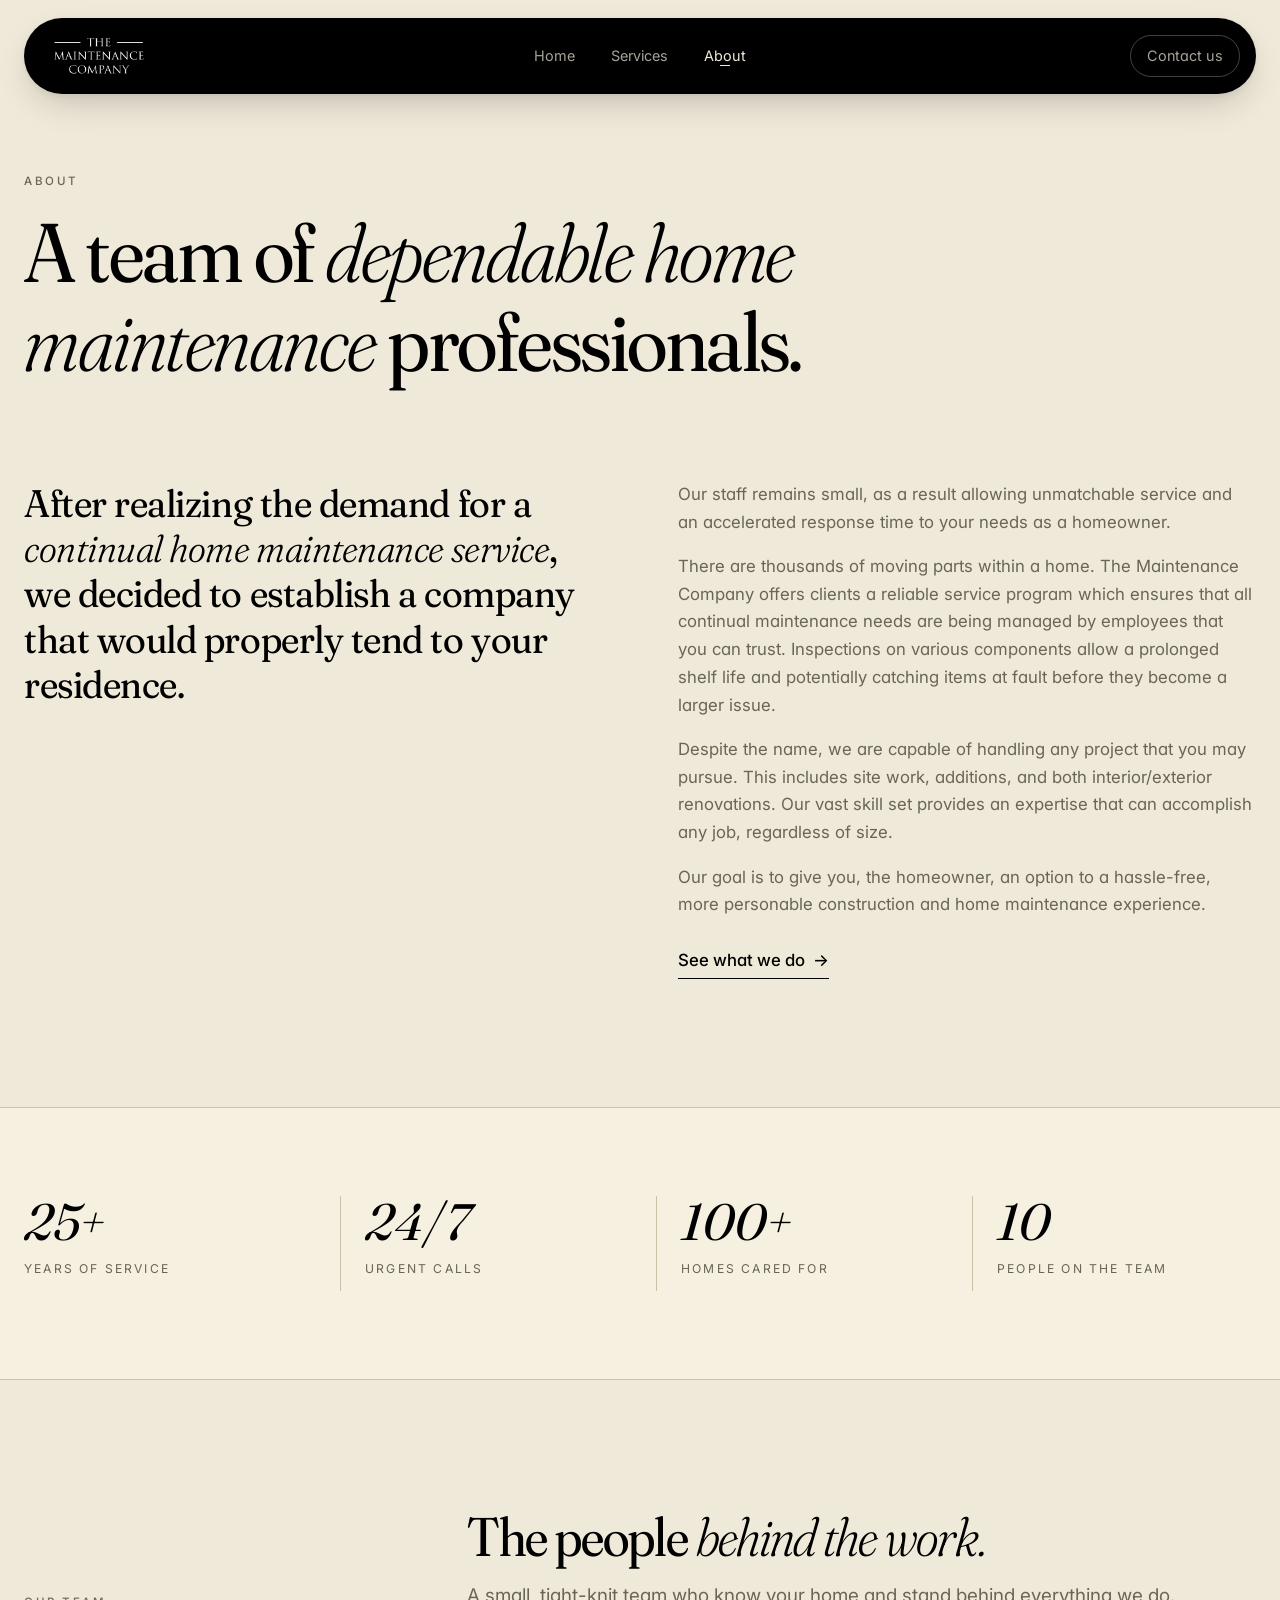
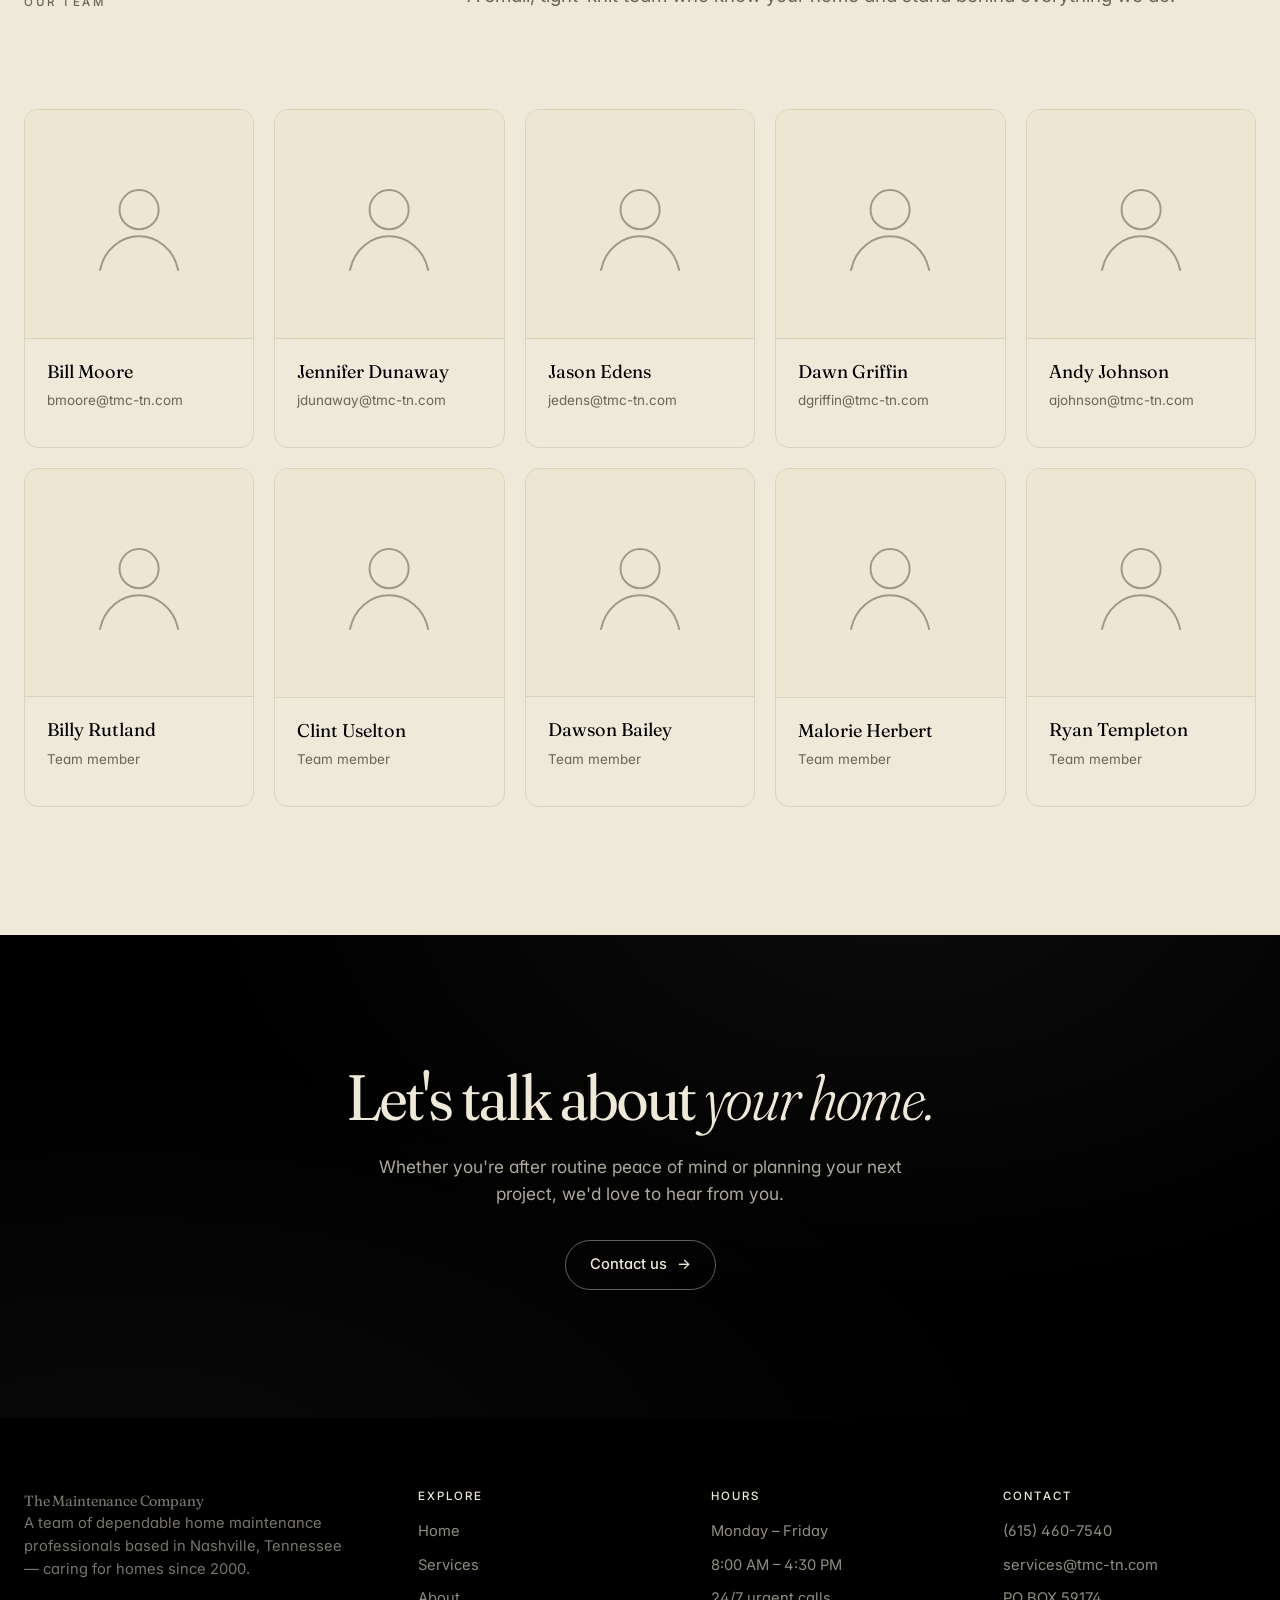
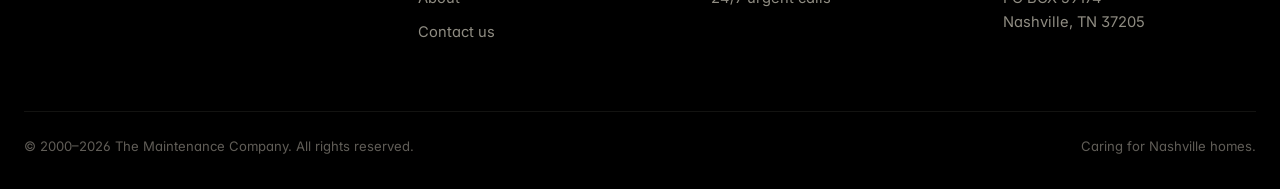
==== commit 8b8b0204: "v4–v7: floating pill header, fixed bento, brighter form, hero peek Header - Floating pill centered, " ====
--- a/about.html
+++ b/about.html
@@ -29,19 +29,20 @@
       </ul>
     </div>
     <ul class="nav-links nav-cta">
-      <li><a href="contact.html" class="btn">Contact us</a></li>
+      <li><a href="contact.html" class="btn btn-ghost">Contact us</a></li>
     </ul>
     <button class="nav-toggle" aria-label="Toggle menu" aria-expanded="false" aria-controls="nav-mobile">
       <span class="nav-toggle-bar"></span>
     </button>
   </nav>
-  <ul class="nav-links" id="nav-mobile">
-    <li><a href="index.html">Home</a></li>
-    <li><a href="services.html">Services</a></li>
-    <li><a href="about.html" class="is-active">About</a></li>
-    <li class="nav-cta-mobile"><a href="contact.html">Contact us</a></li>
-  </ul>
 </header>
+
+<ul id="nav-mobile">
+  <li><a href="index.html">Home</a></li>
+  <li><a href="services.html">Services</a></li>
+  <li><a href="about.html" class="is-active">About</a></li>
+  <li class="nav-cta-mobile"><a href="contact.html">Contact us</a></li>
+</ul>
 
 <main id="main">
 
--- a/css/styles.css
+++ b/css/styles.css
@@ -29,9 +29,10 @@
 
   /* Layout */
   --container:    1280px;
-  --container-wide: 1440px;
-  --header-h:     56px;
-  --header-gap:   16px;
+  --container-wide: 1280px;        /* unified — same width everywhere */
+  --container-pad: 24px;
+  --header-h:     76px;
+  --header-gap:   18px;
 
   /* Motion */
   --ease:         cubic-bezier(0.16, 1, 0.3, 1);
@@ -90,9 +91,9 @@
 p.lead { font-size: 1.18rem; line-height: 1.55; color: var(--ink-muted); }
 
 /* ---------- Layout ---------- */
-.container       { max-width: var(--container); margin: 0 auto; padding: 0 24px; }
-.container-wide  { max-width: var(--container-wide); margin: 0 auto; padding: 0 24px; }
-.container-narrow{ max-width: 800px; margin: 0 auto; padding: 0 24px; }
+.container       { max-width: var(--container); margin: 0 auto; padding: 0 var(--container-pad); }
+.container-wide  { max-width: var(--container-wide); margin: 0 auto; padding: 0 var(--container-pad); }
+.container-narrow{ max-width: 800px; margin: 0 auto; padding: 0 var(--container-pad); }
 
 section { padding: clamp(72px, 10vw, 128px) 0; }
 .section-tight { padding: clamp(48px, 7vw, 88px) 0; }
@@ -124,11 +125,11 @@
 .btn-primary:hover { opacity: 0.85; color: var(--bg); }
 
 .btn-secondary {
-  background: var(--bg);
+  background: #ffffff;
   color: var(--ink);
-  border-color: var(--ink);
-}
-.btn-secondary:hover { background: var(--ink); color: var(--bg); }
+  border-color: transparent;
+}
+.btn-secondary:hover { background: var(--ink); color: #ffffff; }
 
 .btn-ghost {
   background: transparent;
@@ -170,9 +171,11 @@
 .site-header {
   position: fixed;
   top: var(--header-gap);
-  left: var(--header-gap);
-  right: var(--header-gap);
+  left: var(--container-pad);
+  right: var(--container-pad);
   z-index: 100;
+  margin: 0 auto;
+  max-width: calc(var(--container) - 2 * var(--container-pad)); /* matches container content width */
   height: var(--header-h);
   background: var(--header-bg);
   color: var(--header-fg);
@@ -180,14 +183,14 @@
   display: flex;
   align-items: stretch;
   padding: 0;
-  box-shadow: 0 8px 30px -8px rgba(0, 0, 0, 0.18), 0 2px 8px rgba(0, 0, 0, 0.06);
+  box-shadow: 0 14px 36px -10px rgba(0, 0, 0, 0.22), 0 2px 8px rgba(0, 0, 0, 0.06);
 }
 .nav {
   flex: 1;
   display: flex;
   align-items: center;
   justify-content: space-between;
-  padding: 0 8px 0 24px;
+  padding: 0 16px 0 24px;     /* right 16px = same as button vertical inset */
   gap: 16px;
 }
 .nav-logo {
@@ -197,7 +200,7 @@
   height: 100%;
 }
 .nav-logo img {
-  height: 32px;
+  height: 50px;       /* larger logo per feedback */
   width: auto;
   display: block;
 }
@@ -239,18 +242,13 @@
 }
 .nav-cta {
   flex: 0 0 auto;
-  height: calc(var(--header-h) - 8px);
-  margin: 4px;
-}
-.nav-cta .btn {
-  background: var(--header-fg);
-  color: var(--ink);
-  height: 100%;
-  padding: 0 22px;
-  font-size: 0.88rem;
-  border-color: var(--header-fg);
-}
-.nav-cta .btn:hover { opacity: 0.85; }
+  display: flex;
+  align-items: center;
+  list-style: none;
+  margin: 0;
+  padding: 0;
+}
+/* Contact us in header uses .btn .btn-secondary — same as hero "Explore services" */
 
 .nav-toggle {
   display: none;
@@ -287,80 +285,84 @@
 .nav-toggle[aria-expanded="true"] .nav-toggle-bar::before { top: 0; transform: rotate(45deg); }
 .nav-toggle[aria-expanded="true"] .nav-toggle-bar::after  { top: 0; transform: rotate(-45deg); }
 
+/* Mobile menu (sibling of header — always positioned in viewport, same width as header) */
+#nav-mobile {
+  position: fixed;
+  top: calc(var(--header-h) + var(--header-gap) + 8px);
+  left: var(--container-pad);
+  right: var(--container-pad);
+  margin: 0 auto;
+  max-width: calc(var(--container) - 2 * var(--container-pad));
+  z-index: 99;
+  display: none;                    /* hidden by default; shown on mobile */
+  flex-direction: column;
+  list-style: none;
+  margin: 0;
+  padding: 12px;
+  background: var(--header-bg);
+  color: var(--header-fg);
+  border-radius: 22px;
+  box-shadow: 0 12px 30px -8px rgba(0, 0, 0, 0.25);
+  transform: translateY(-20px);
+  opacity: 0;
+  pointer-events: none;
+  transition: transform var(--t-med) var(--ease), opacity var(--t-med) var(--ease);
+}
+#nav-mobile.is-open {
+  transform: translateY(0);
+  opacity: 1;
+  pointer-events: auto;
+}
+#nav-mobile li { display: block; }
+#nav-mobile a {
+  color: var(--header-fg);
+  padding: 14px 18px;
+  font-size: 1rem;
+  opacity: 0.85;
+  border-radius: 12px;
+  display: block;
+  text-decoration: none;
+  transition: background var(--t-fast) var(--ease), opacity var(--t-fast) var(--ease);
+}
+#nav-mobile a:hover { opacity: 1; background: rgba(239, 233, 217, 0.06); }
+#nav-mobile a.is-active { opacity: 1; background: rgba(239, 233, 217, 0.1); }
+#nav-mobile .nav-cta-mobile { margin-top: 8px; }
+#nav-mobile .nav-cta-mobile a {
+  background: var(--header-fg);
+  color: var(--ink);
+  text-align: center;
+  border-radius: 999px;
+  opacity: 1;
+}
+
 @media (max-width: 760px) {
   :root { --header-gap: 10px; }
-  .site-header { height: 52px; border-radius: 999px; }
-  .nav { padding: 0 6px 0 18px; }
-  .nav-logo img { height: 28px; }
+  .site-header { height: 60px; }
+  .nav { padding: 0 6px 0 16px; }
+  .nav-logo img { height: 44px; }      /* bigger mobile logo */
   .nav-center { display: none; }
   .nav-toggle { display: inline-flex; }
   .nav-cta { display: none; }
-
-  /* Mobile menu drop-down panel */
-  .nav-links {
-    position: fixed;
-    top: calc(52px + var(--header-gap) + 8px);
-    left: var(--header-gap);
-    right: var(--header-gap);
-    flex-direction: column;
-    align-items: stretch;
-    gap: 0;
-    padding: 12px;
-    background: var(--header-bg);
-    color: var(--header-fg);
-    border-radius: 22px;
-    transform: translateY(-20px);
-    opacity: 0;
-    pointer-events: none;
-    transition: transform var(--t-med) var(--ease), opacity var(--t-med) var(--ease);
-    box-shadow: 0 12px 30px -8px rgba(0,0,0,0.25);
-  }
-  .nav-links.is-open {
-    transform: translateY(0);
-    opacity: 1;
-    pointer-events: auto;
-  }
-  .nav-links a {
-    padding: 14px 18px;
-    font-size: 1rem;
-    opacity: 0.85;
-    border-radius: 12px;
-  }
-  .nav-links a.is-active::after { display: none; }
-  .nav-links a.is-active { background: rgba(239, 233, 217, 0.08); }
-  .nav-links .nav-cta-mobile {
-    margin-top: 6px;
-    padding: 0;
-  }
-  .nav-links .nav-cta-mobile a {
-    background: var(--header-fg);
-    color: var(--ink);
-    text-align: center;
-    border-radius: 999px;
-    padding: 14px 18px;
-    opacity: 1;
-  }
-}
-@media (min-width: 761px) {
-  .nav-cta-mobile { display: none !important; }
-}
-
-/* Hide center group on tablet, leave room */
+  #nav-mobile { display: flex; }       /* now visible (animated open/close) */
+}
+
+/* Tablet: tighten center menu spacing only; keep CTA button at hero size */
 @media (max-width: 1000px) and (min-width: 761px) {
-  .nav-cta .btn { padding: 0 16px; font-size: 0.82rem; }
   .nav-links a { padding: 8px 12px; font-size: 0.86rem; }
 }
 
 /* ---------- Hero ---------- */
 .hero {
   position: relative;
-  min-height: 100vh;
+  min-height: calc(100vh - 24px);  /* leave a sliver so next section peeks through */
   display: flex;
   align-items: flex-end;
   color: var(--header-fg);
   padding: calc(var(--header-h) + 60px) 0 80px;
   overflow: hidden;
   background: var(--header-bg);
+  border-bottom-left-radius: 32px;
+  border-bottom-right-radius: 32px;
 }
 .hero-bg {
   position: absolute;
@@ -494,6 +496,9 @@
   gap: 28px;
   border-bottom: 1px solid var(--line);
   transition: background var(--t-med) var(--ease);
+  color: inherit;
+  text-decoration: none;
+  cursor: pointer;
 }
 .service-item:nth-child(2n) {
   padding-left: 32px;
@@ -501,6 +506,7 @@
   border-left: 1px solid var(--line);
 }
 .service-item:hover { background: var(--paper-soft); }
+.service-item > div { flex: 1; }
 .service-num {
   font-family: var(--font-serif);
   font-style: italic;
@@ -514,6 +520,18 @@
 }
 .service-item h3 { margin: 0 0 8px; }
 .service-item p { color: var(--ink-muted); margin: 0; font-size: 0.97rem; }
+.service-item-arrow {
+  flex: 0 0 auto;
+  color: var(--ink-faint);
+  font-size: 1rem;
+  transition: transform var(--t-med) var(--ease), color var(--t-fast) var(--ease);
+  margin-top: 4px;
+  align-self: center;
+}
+.service-item:hover .service-item-arrow { color: var(--ink); transform: translateX(4px); }
+
+/* Anchor scroll offset for floating header */
+.service-detail[id] { scroll-margin-top: calc(var(--header-h) + var(--header-gap) + 24px); }
 
 @media (max-width: 740px) {
   .services-overview { grid-template-columns: 1fr; }
@@ -579,21 +597,34 @@
   padding: 0;
 }
 .service-list li {
-  padding: 12px 0;
-  border-bottom: 1px solid var(--line-soft);
-  font-size: 0.96rem;
+  padding: 11px 0 11px 30px;
+  position: relative;
+  font-size: 0.97rem;
   color: var(--ink-soft);
-  display: flex;
-  align-items: baseline;
-  gap: 12px;
-}
+  line-height: 1.45;
+}
+/* Dot with translucent halo (restored v1 style) */
 .service-list li::before {
-  content: "—";
-  color: var(--ink-faint);
-  font-variant-numeric: tabular-nums;
-  flex: 0 0 auto;
-}
-.service-list li:last-child { border-bottom: 0; }
+  content: "";
+  position: absolute;
+  left: 0;
+  top: 18px;
+  width: 14px;
+  height: 14px;
+  background: var(--ink);
+  border-radius: 50%;
+  opacity: 0.14;
+}
+.service-list li::after {
+  content: "";
+  position: absolute;
+  left: 5px;
+  top: 23px;
+  width: 4px;
+  height: 4px;
+  background: var(--ink);
+  border-radius: 50%;
+}
 
 .service-sub-heading {
   font-family: var(--font-sans);
@@ -624,21 +655,31 @@
   .service-list-grid { grid-template-columns: 1fr; }
 }
 
-/* ---------- Editorial Gallery (cleaner v3) ---------- */
+/* ---------- Bento Gallery (v7 — 5px gap, more space below) ---------- */
+.bento-section {
+  padding: 0 0 clamp(96px, 12vw, 144px);
+}
+.bento-section.has-head {
+  padding-top: clamp(72px, 9vw, 112px);
+}
+.bento-head { margin: 0 0 32px; max-width: 760px; }
+.bento-head h2 { margin: 0; font-size: clamp(1.8rem, 3.2vw, 2.4rem); }
+
 .gallery-v3 {
   display: grid;
-  grid-template-columns: repeat(12, 1fr);
-  gap: 20px;
+  gap: 16px;
 }
 .gv-tile {
   position: relative;
+  margin: 0;                     /* reset default <figure> browser margin */
   overflow: hidden;
-  border-radius: var(--radius-md);
+  border-radius: 12px;
   background: var(--paper-soft);
   cursor: zoom-in;
 }
 .gv-tile img {
-  width: 100%; height: 100%;
+  width: 100%;
+  height: 100%;
   object-fit: cover;
   transition: transform 1.1s var(--ease), opacity var(--t-med) var(--ease);
 }
@@ -651,65 +692,65 @@
   font-weight: 300;
   font-size: 0.95rem;
   color: var(--header-fg);
-  text-shadow: 0 1px 12px rgba(0,0,0,0.5);
+  text-shadow: 0 1px 12px rgba(0, 0, 0, 0.5);
   opacity: 0;
   transform: translateY(6px);
   transition: opacity var(--t-med) var(--ease), transform var(--t-med) var(--ease);
 }
 .gv-tile:hover .gv-tile-cap { opacity: 1; transform: translateY(0); }
 
-/* Home gallery: 8 photos, structured 2-row magazine layout */
-/* Row 1: 8/4 split (large landscape + tall portrait) */
-/* Row 2: 4/4/4 three equal portraits */
-/* Row 3: 4/8 split (small portrait + wide landscape) */
-.gallery-home .gv-1 { grid-column: 1 / span 8; aspect-ratio: 16 / 10; }
-.gallery-home .gv-2 { grid-column: 9 / span 4; aspect-ratio: 4 / 5; grid-row: span 2; }
-.gallery-home .gv-3 { grid-column: 1 / span 4; aspect-ratio: 1 / 1; }
-.gallery-home .gv-4 { grid-column: 5 / span 4; aspect-ratio: 1 / 1; }
-.gallery-home .gv-5 { grid-column: 1 / span 4; aspect-ratio: 4 / 5; }
-.gallery-home .gv-6 { grid-column: 5 / span 4; aspect-ratio: 4 / 5; }
-.gallery-home .gv-7 { grid-column: 9 / span 4; aspect-ratio: 4 / 5; }
-.gallery-home .gv-8 { grid-column: 1 / span 12; aspect-ratio: 21 / 9; }
-
-/* Services projects: 11 photos, alternating wide + 3-up */
-.gallery-projects .gv-1  { grid-column: 1 / span 12; aspect-ratio: 21 / 9; }
-.gallery-projects .gv-2  { grid-column: 1 / span 4; aspect-ratio: 4 / 5; }
-.gallery-projects .gv-3  { grid-column: 5 / span 4; aspect-ratio: 4 / 5; }
-.gallery-projects .gv-4  { grid-column: 9 / span 4; aspect-ratio: 4 / 5; }
-.gallery-projects .gv-5  { grid-column: 1 / span 7; aspect-ratio: 7 / 5; }
-.gallery-projects .gv-6  { grid-column: 8 / span 5; aspect-ratio: 4 / 5; }
-.gallery-projects .gv-7  { grid-column: 1 / span 4; aspect-ratio: 1 / 1; }
-.gallery-projects .gv-8  { grid-column: 5 / span 4; aspect-ratio: 1 / 1; }
-.gallery-projects .gv-9  { grid-column: 9 / span 4; aspect-ratio: 1 / 1; }
-.gallery-projects .gv-10 { grid-column: 1 / span 5; aspect-ratio: 5 / 4; }
-.gallery-projects .gv-11 { grid-column: 6 / span 7; aspect-ratio: 7 / 5; }
-
-@media (max-width: 980px) {
-  .gallery-v3 { grid-template-columns: repeat(6, 1fr); gap: 14px; }
-  .gallery-home .gv-1 { grid-column: 1 / span 6; aspect-ratio: 16 / 10; }
-  .gallery-home .gv-2 { grid-column: 1 / span 3; aspect-ratio: 4 / 5; grid-row: auto; }
-  .gallery-home .gv-3 { grid-column: 4 / span 3; aspect-ratio: 4 / 5; }
-  .gallery-home .gv-4 { grid-column: 1 / span 3; aspect-ratio: 4 / 5; }
-  .gallery-home .gv-5 { grid-column: 4 / span 3; aspect-ratio: 4 / 5; }
-  .gallery-home .gv-6 { grid-column: 1 / span 3; aspect-ratio: 4 / 5; }
-  .gallery-home .gv-7 { grid-column: 4 / span 3; aspect-ratio: 4 / 5; }
-  .gallery-home .gv-8 { grid-column: 1 / span 6; aspect-ratio: 16 / 10; }
-
-  .gallery-projects .gv-1  { grid-column: 1 / span 6; aspect-ratio: 16 / 10; }
-  .gallery-projects .gv-2,
-  .gallery-projects .gv-3,
-  .gallery-projects .gv-4  { grid-column: span 2; aspect-ratio: 4 / 5; }
-  .gallery-projects .gv-5  { grid-column: 1 / span 3; aspect-ratio: 4 / 5; }
-  .gallery-projects .gv-6  { grid-column: 4 / span 3; aspect-ratio: 4 / 5; }
-  .gallery-projects .gv-7,
-  .gallery-projects .gv-8,
-  .gallery-projects .gv-9  { grid-column: span 2; aspect-ratio: 1 / 1; }
-  .gallery-projects .gv-10 { grid-column: 1 / span 3; aspect-ratio: 5 / 4; }
-  .gallery-projects .gv-11 { grid-column: 4 / span 3; aspect-ratio: 5 / 4; }
-}
-@media (max-width: 600px) {
-  .gallery-v3 { grid-template-columns: 1fr; }
-  .gallery-v3 .gv-tile { grid-column: 1 !important; grid-row: auto !important; aspect-ratio: 4 / 3 !important; }
+/* Desktop: 3-col bento with explicit placement → every cell filled */
+@media (min-width: 760px) {
+  .gallery-bento {
+    grid-template-columns: repeat(3, 1fr);
+  }
+
+  /* HOME: 8 tiles, 3-col × 4-row, square cells */
+  /*  Row 1: [1   1] [2]   */
+  /*  Row 2: [3] [4] [2]   */
+  /*  Row 3: [5   5] [6]   */
+  /*  Row 4: [7] [8] [6]   */
+  .gallery-bento.gallery-home {
+    grid-template-rows: repeat(4, 1fr);
+    aspect-ratio: 3 / 4;
+  }
+  .gallery-bento.gallery-home .gv-1 { grid-column: 1 / 3; grid-row: 1 / 2; }
+  .gallery-bento.gallery-home .gv-2 { grid-column: 3 / 4; grid-row: 1 / 3; }
+  .gallery-bento.gallery-home .gv-3 { grid-column: 1 / 2; grid-row: 2 / 3; }
+  .gallery-bento.gallery-home .gv-4 { grid-column: 2 / 3; grid-row: 2 / 3; }
+  .gallery-bento.gallery-home .gv-5 { grid-column: 1 / 3; grid-row: 3 / 4; }
+  .gallery-bento.gallery-home .gv-6 { grid-column: 3 / 4; grid-row: 3 / 5; }
+  .gallery-bento.gallery-home .gv-7 { grid-column: 1 / 2; grid-row: 4 / 5; }
+  .gallery-bento.gallery-home .gv-8 { grid-column: 2 / 3; grid-row: 4 / 5; }
+
+  /* SERVICES: 11 tiles, 3-col × 6-row, square cells */
+  /*  Row 1: [1 1 1]              banner          */
+  /*  Row 2: [2  2] [3]                            */
+  /*  Row 3: [4] [5] [3]                           */
+  /*  Row 4: [6] [7] [8]                           */
+  /*  Row 5: [9  9] [10]                           */
+  /*  Row 6: [11 11] [10]                          */
+  .gallery-bento.gallery-projects {
+    grid-template-rows: repeat(6, 1fr);
+    aspect-ratio: 1 / 2;
+  }
+  .gallery-bento.gallery-projects .gv-1  { grid-column: 1 / 4; grid-row: 1 / 2; }
+  .gallery-bento.gallery-projects .gv-2  { grid-column: 1 / 3; grid-row: 2 / 3; }
+  .gallery-bento.gallery-projects .gv-3  { grid-column: 3 / 4; grid-row: 2 / 4; }
+  .gallery-bento.gallery-projects .gv-4  { grid-column: 1 / 2; grid-row: 3 / 4; }
+  .gallery-bento.gallery-projects .gv-5  { grid-column: 2 / 3; grid-row: 3 / 4; }
+  .gallery-bento.gallery-projects .gv-6  { grid-column: 1 / 2; grid-row: 4 / 5; }
+  .gallery-bento.gallery-projects .gv-7  { grid-column: 2 / 3; grid-row: 4 / 5; }
+  .gallery-bento.gallery-projects .gv-8  { grid-column: 3 / 4; grid-row: 4 / 5; }
+  .gallery-bento.gallery-projects .gv-9  { grid-column: 1 / 3; grid-row: 5 / 6; }
+  .gallery-bento.gallery-projects .gv-10 { grid-column: 3 / 4; grid-row: 5 / 7; }
+  .gallery-bento.gallery-projects .gv-11 { grid-column: 1 / 3; grid-row: 6 / 7; }
+}
+
+/* Mobile: single column, equal stacked tiles */
+@media (max-width: 759px) {
+  .gallery-v3 { grid-template-columns: 1fr; gap: 16px; }
+  .gallery-v3 .gv-tile { aspect-ratio: 4 / 3; }
 }
 
 /* ---------- Lightbox ---------- */
@@ -866,7 +907,7 @@
 @media (max-width: 860px) { .contact-grid { grid-template-columns: 1fr; gap: 32px; } }
 
 .contact-card {
-  background: var(--paper);
+  background: #fdfaf2;          /* near-white with a hint of warmth */
   border: 1px solid var(--line-soft);
   border-radius: var(--radius-md);
   padding: clamp(28px, 4vw, 44px);
